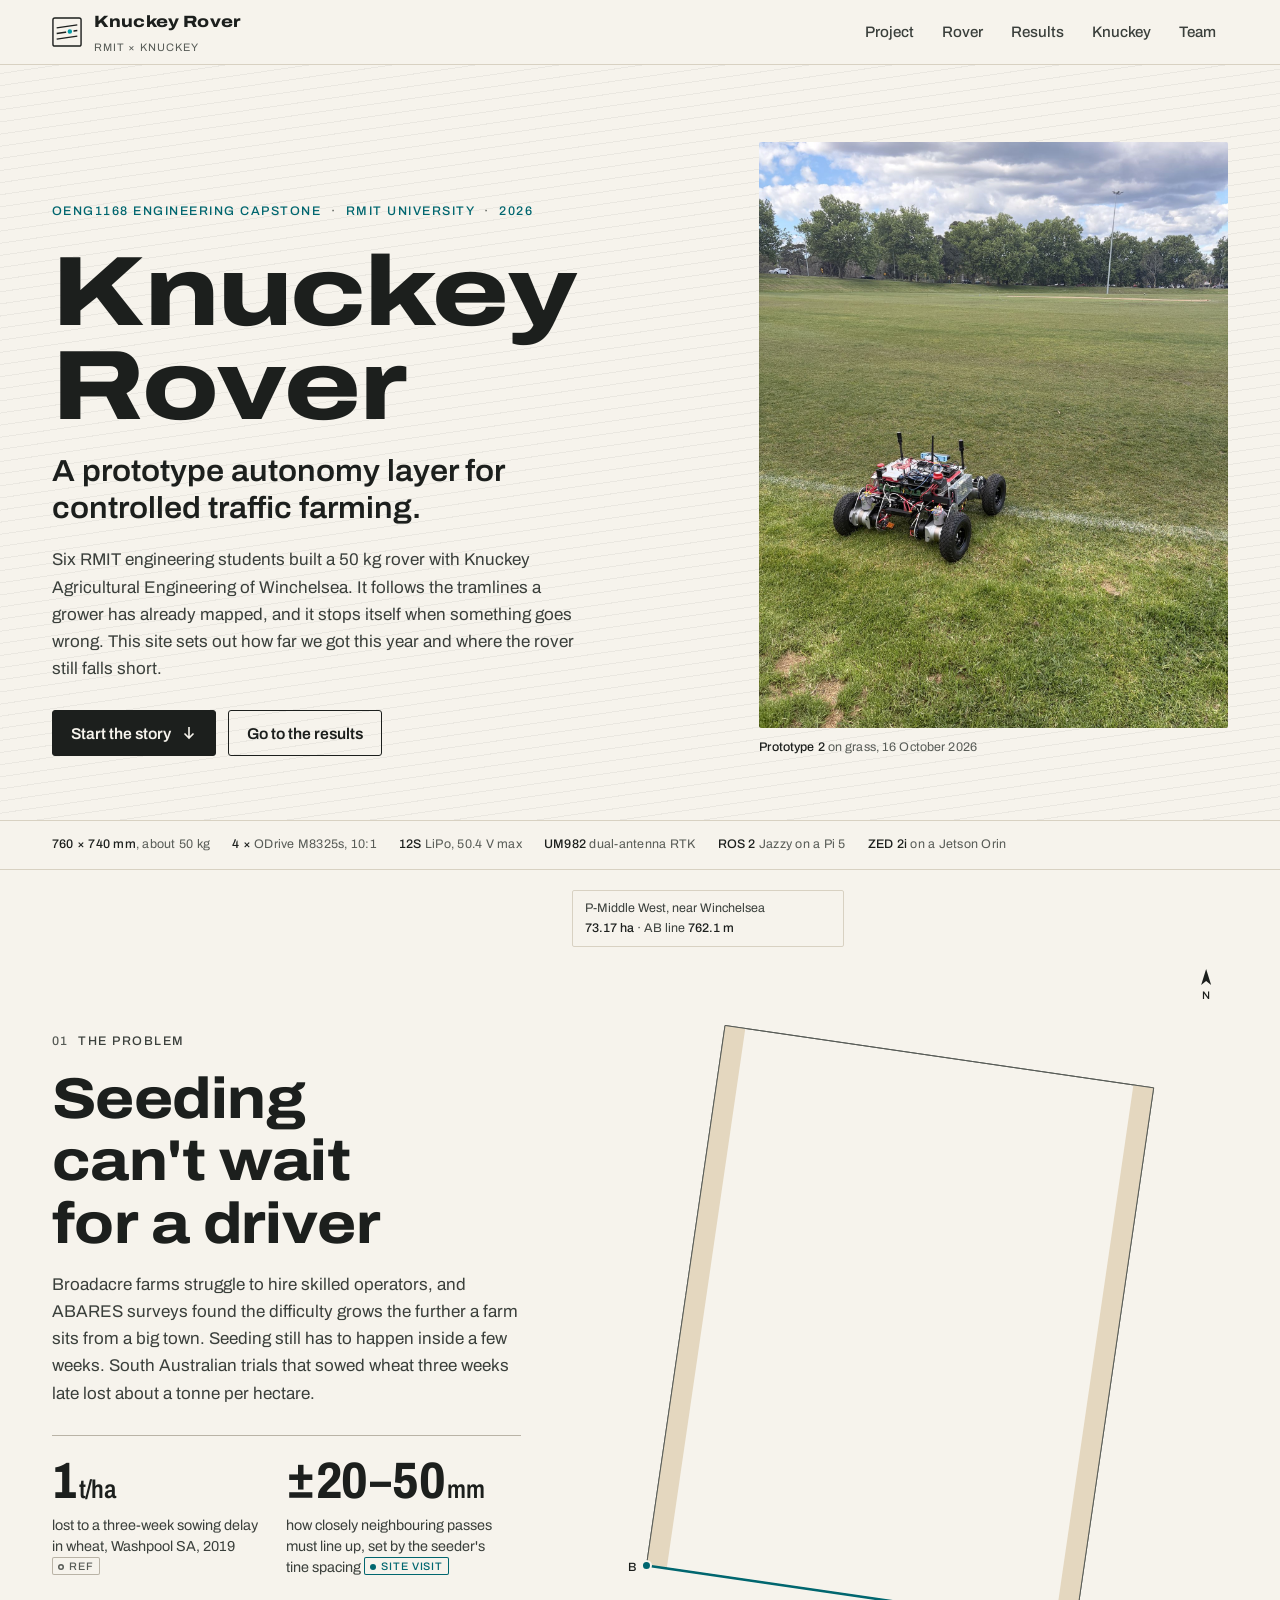
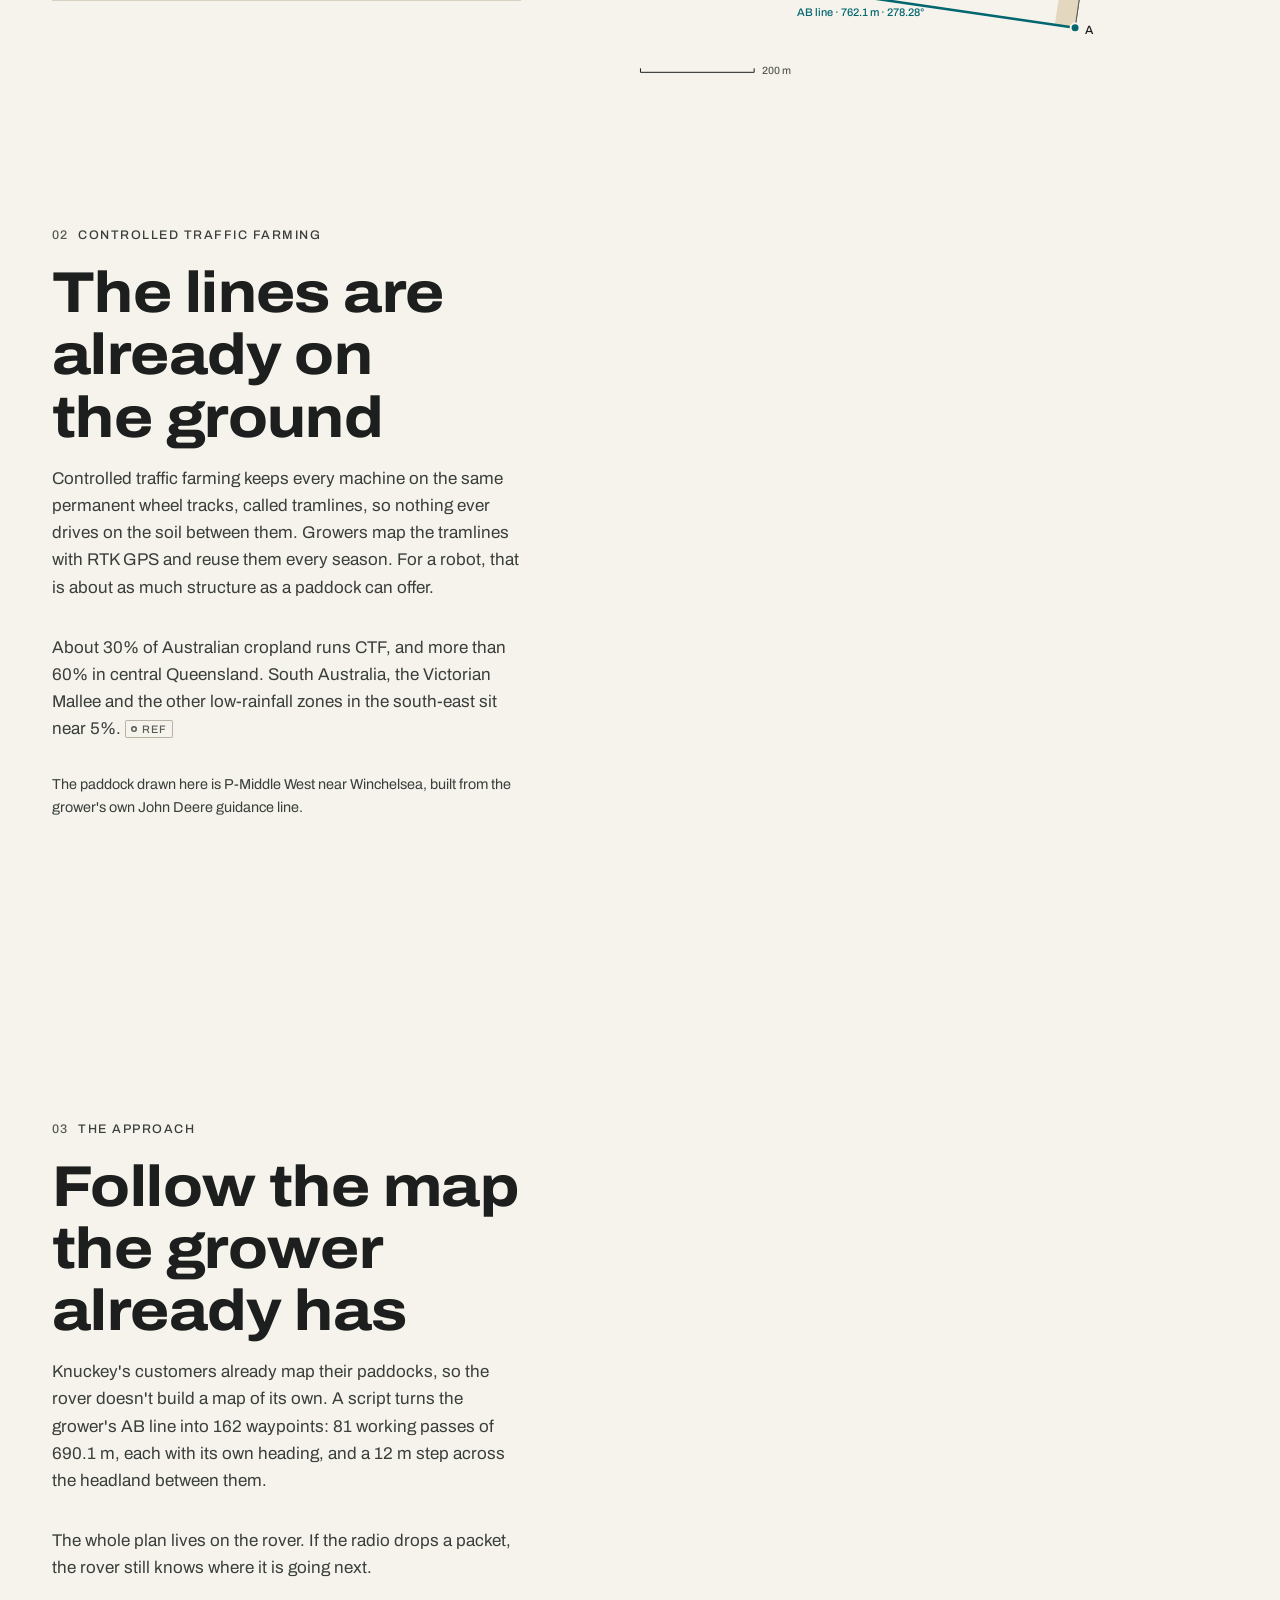
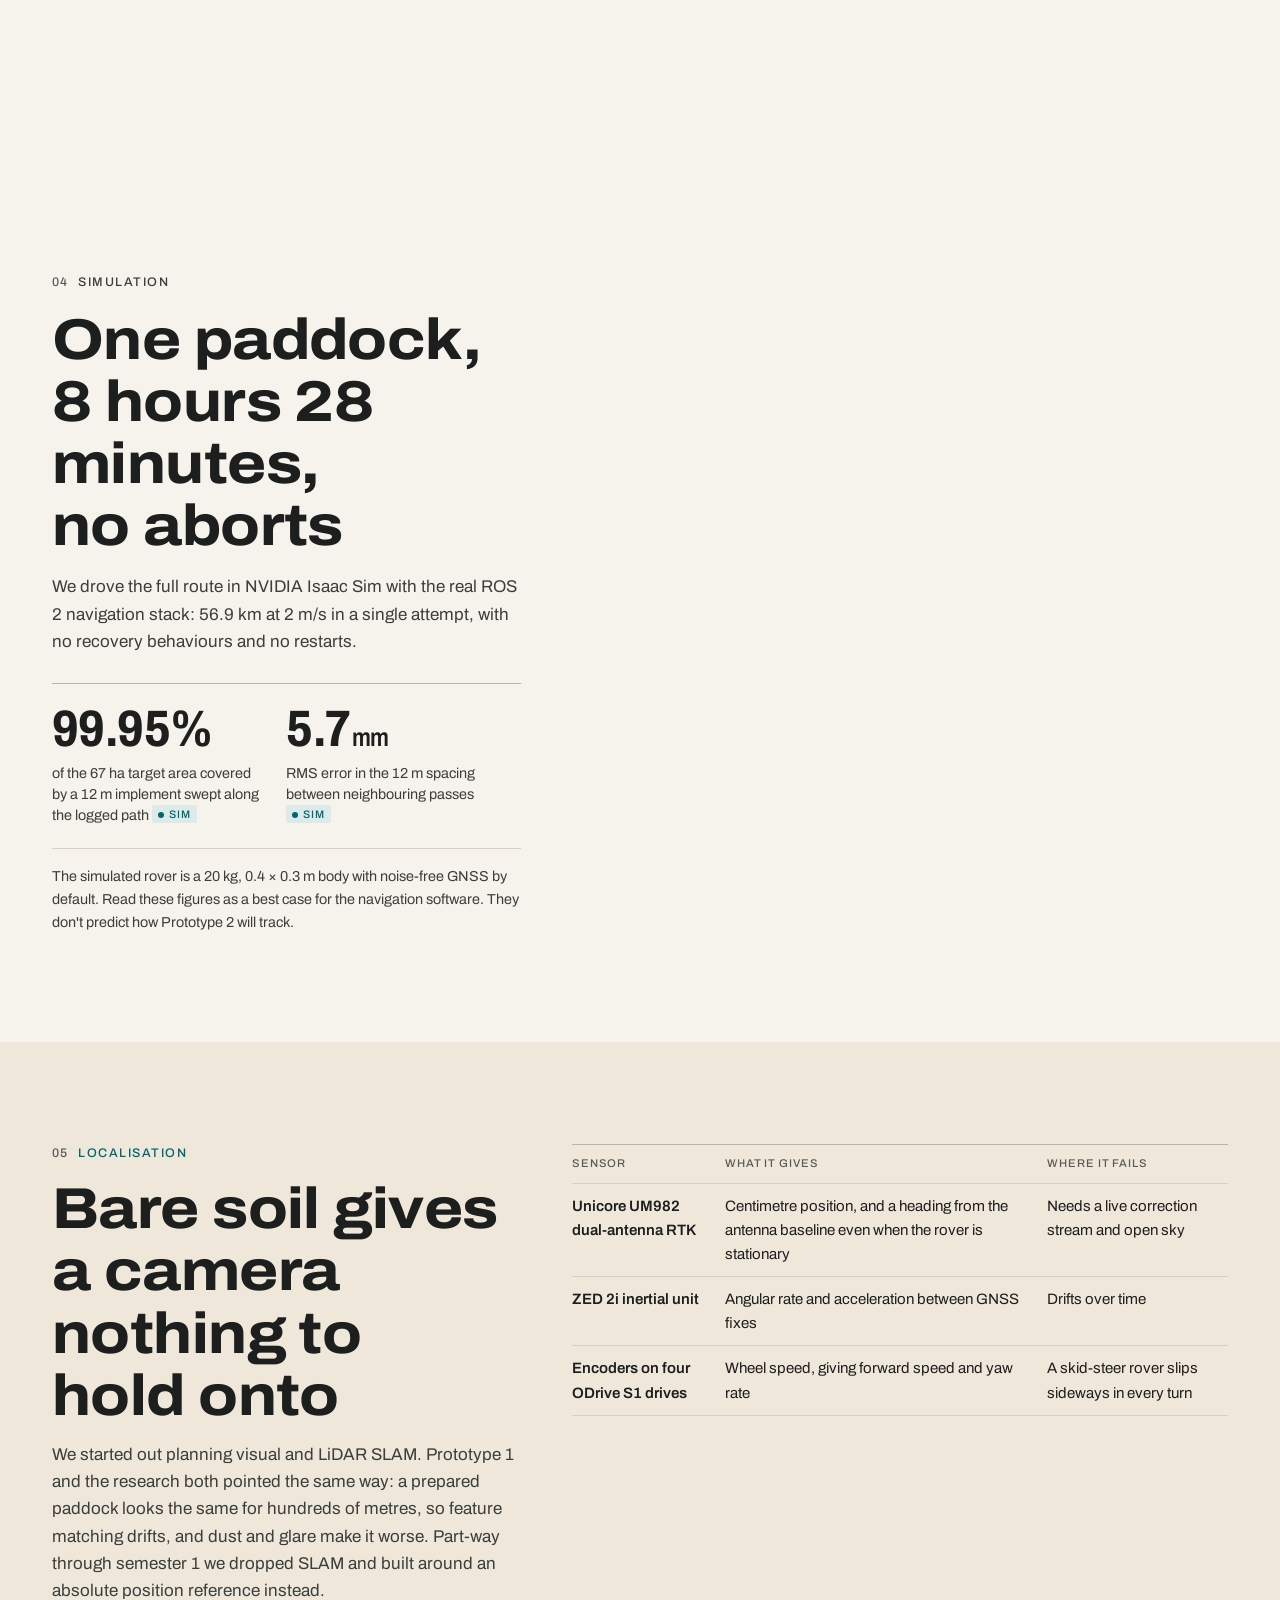
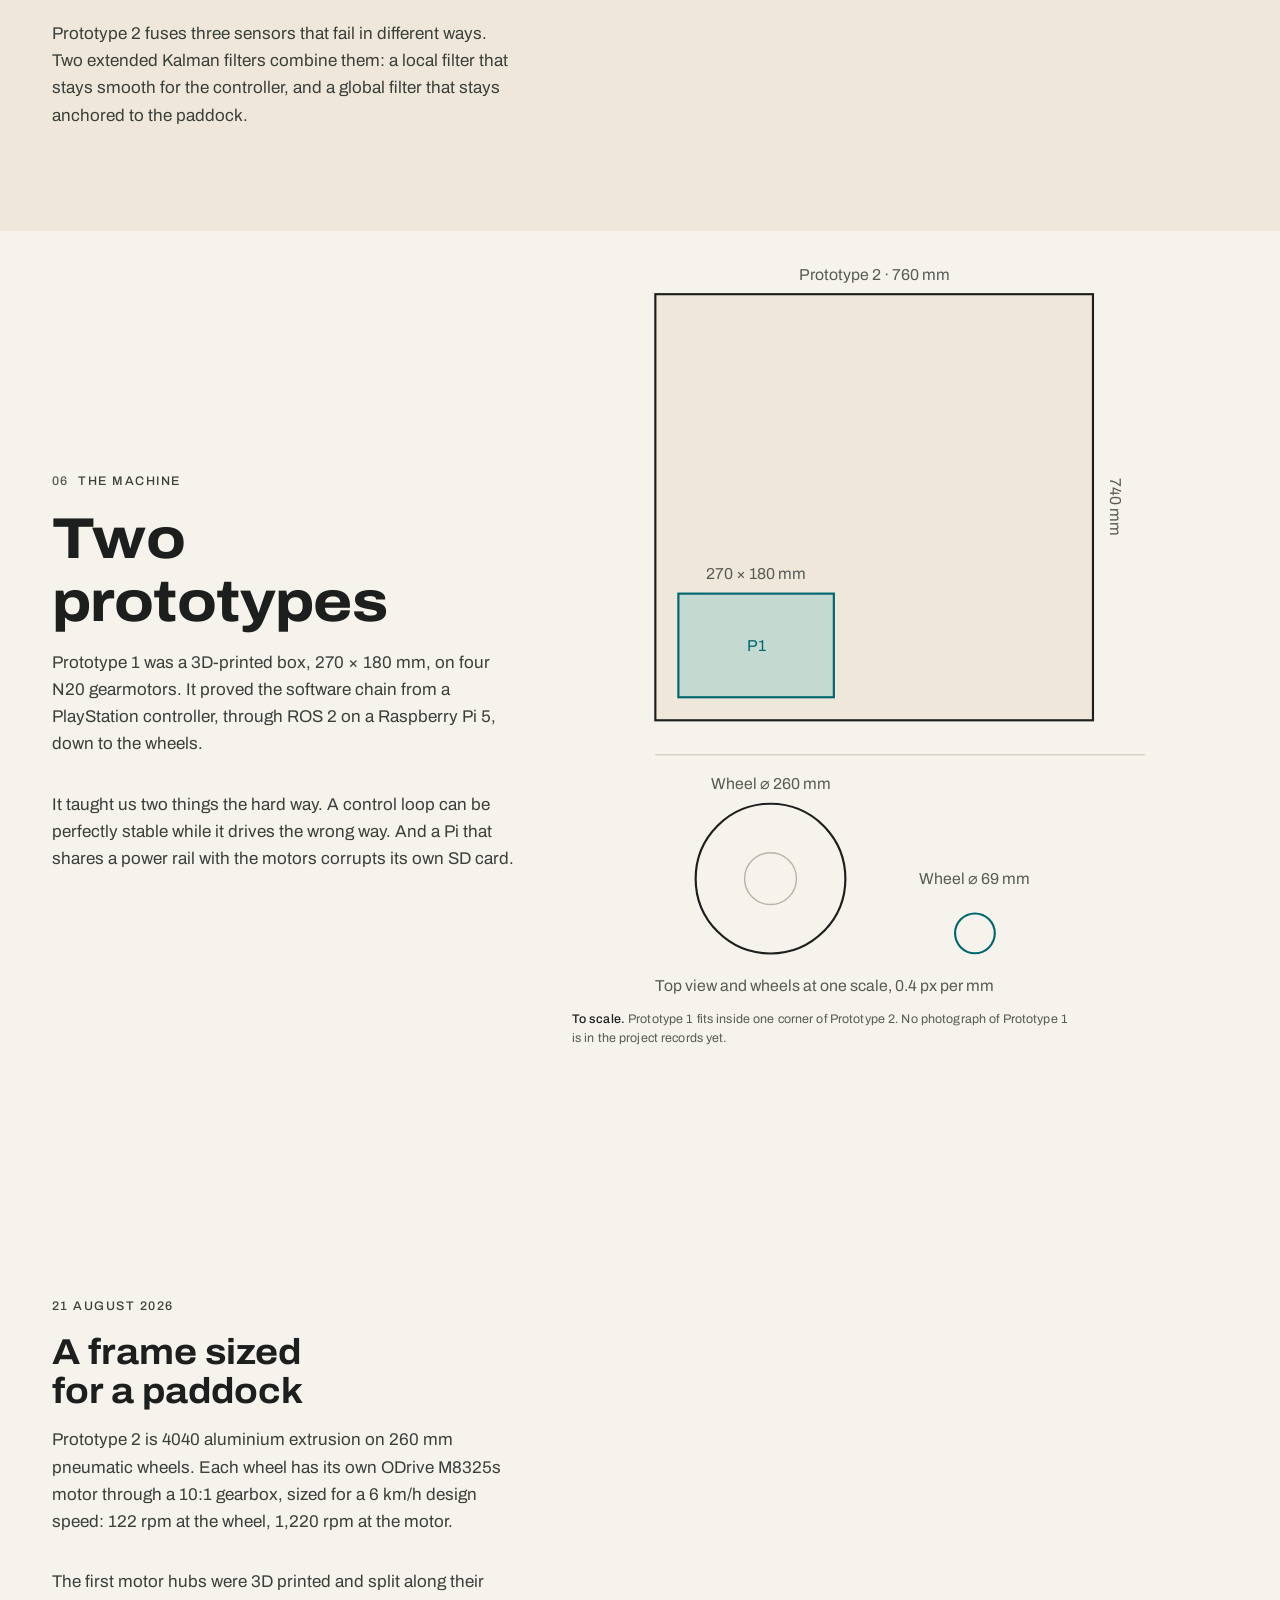
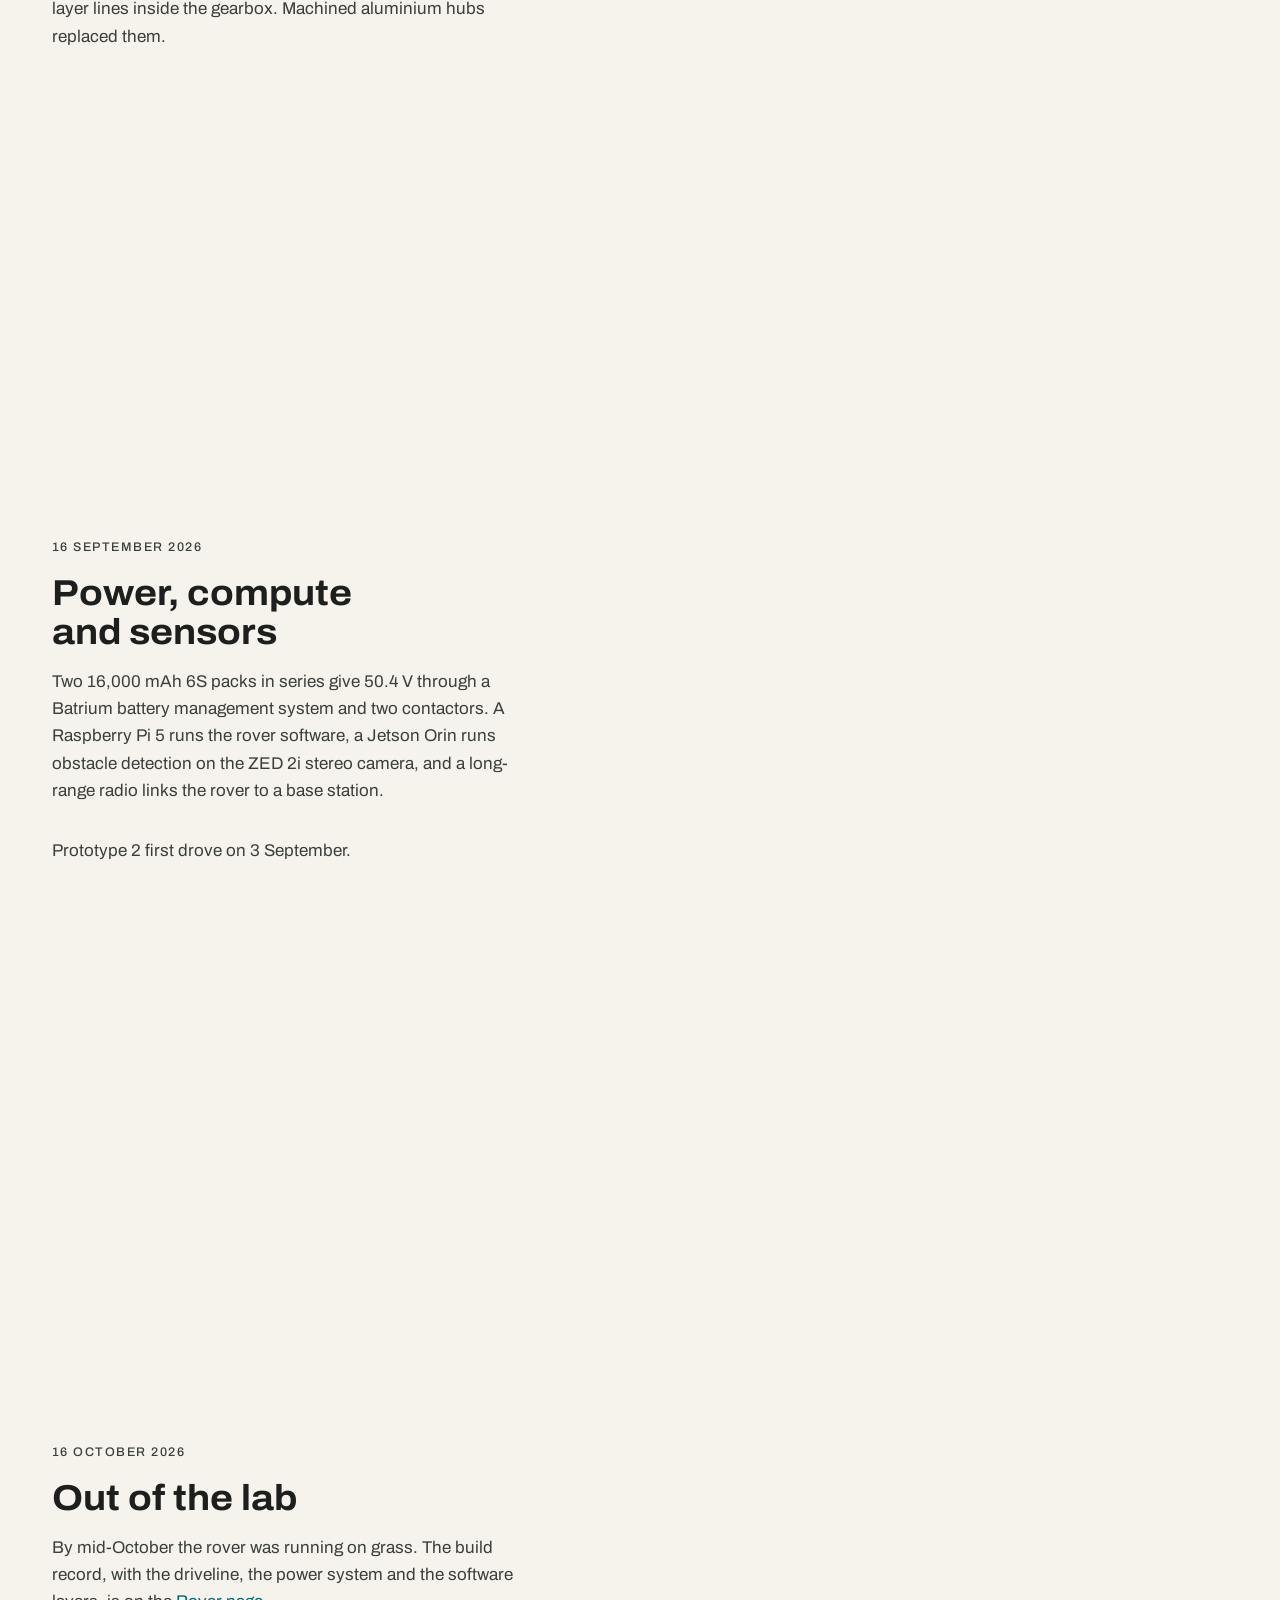
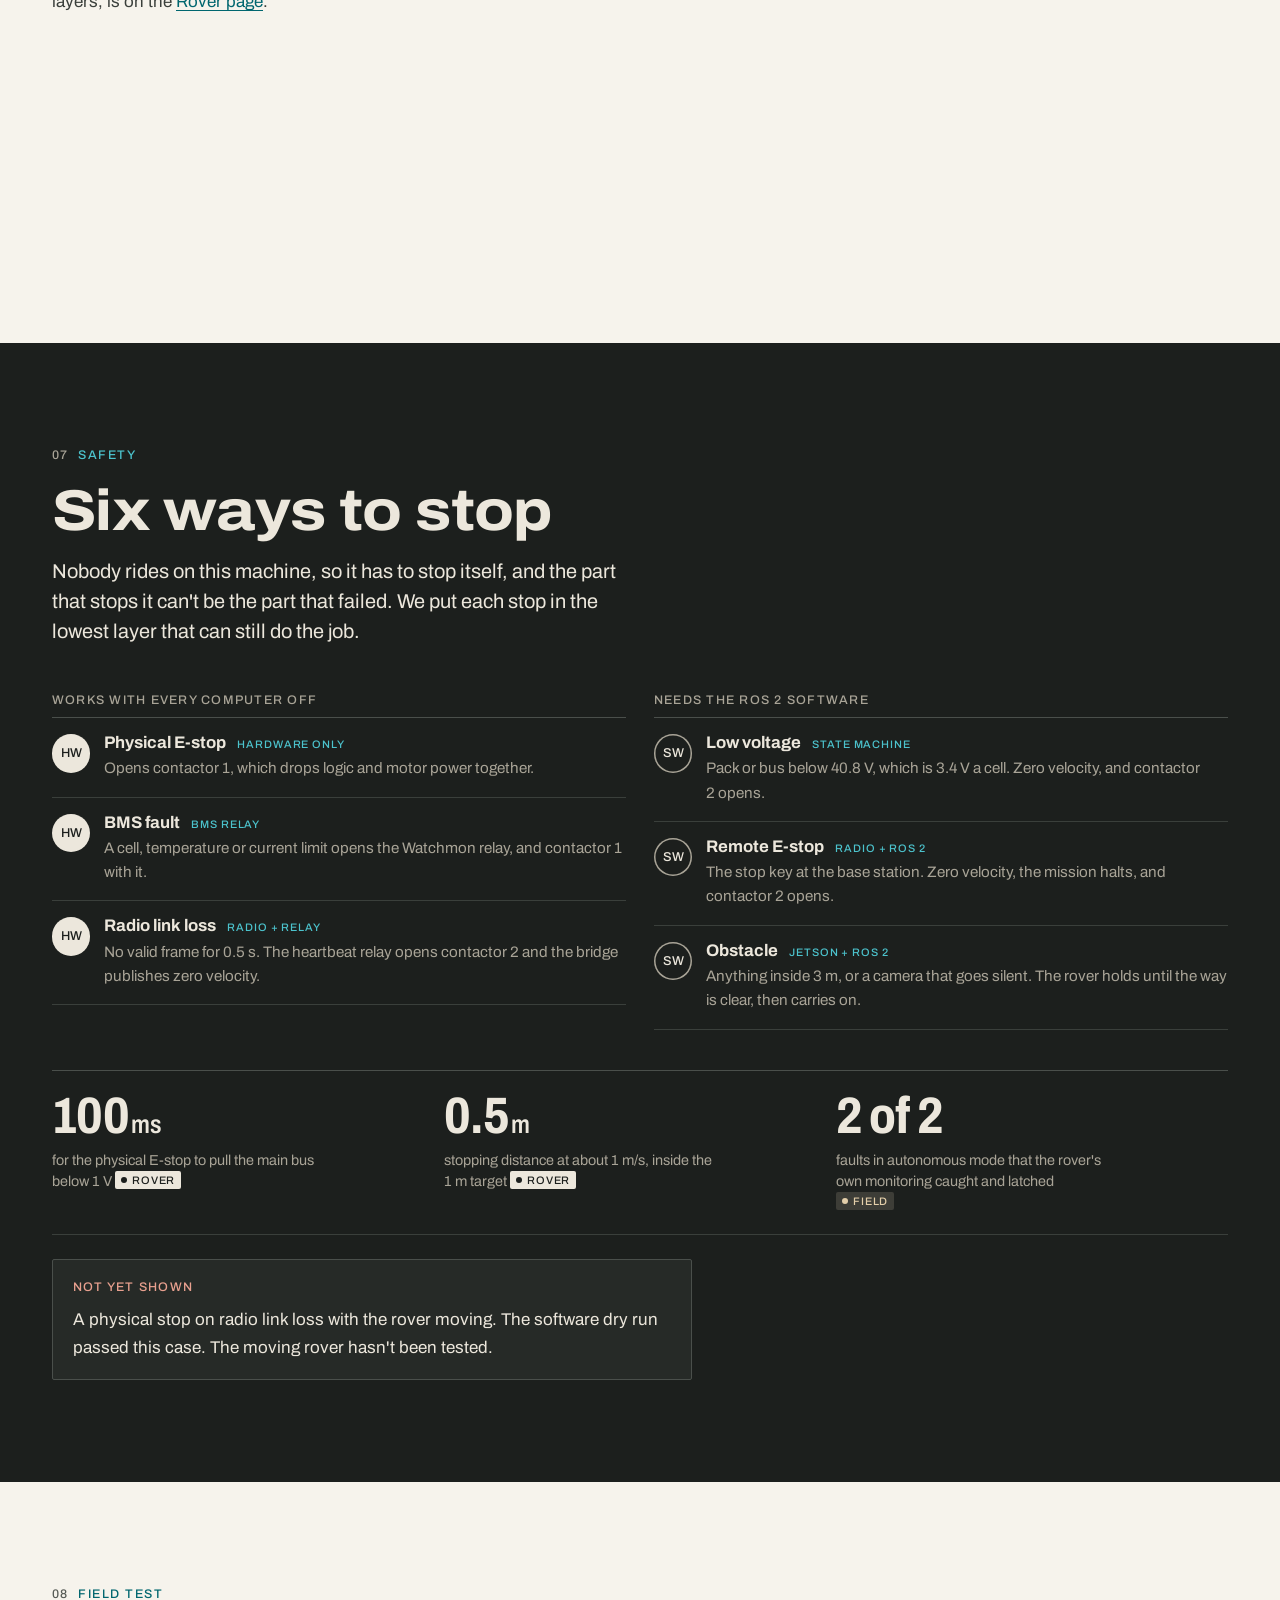
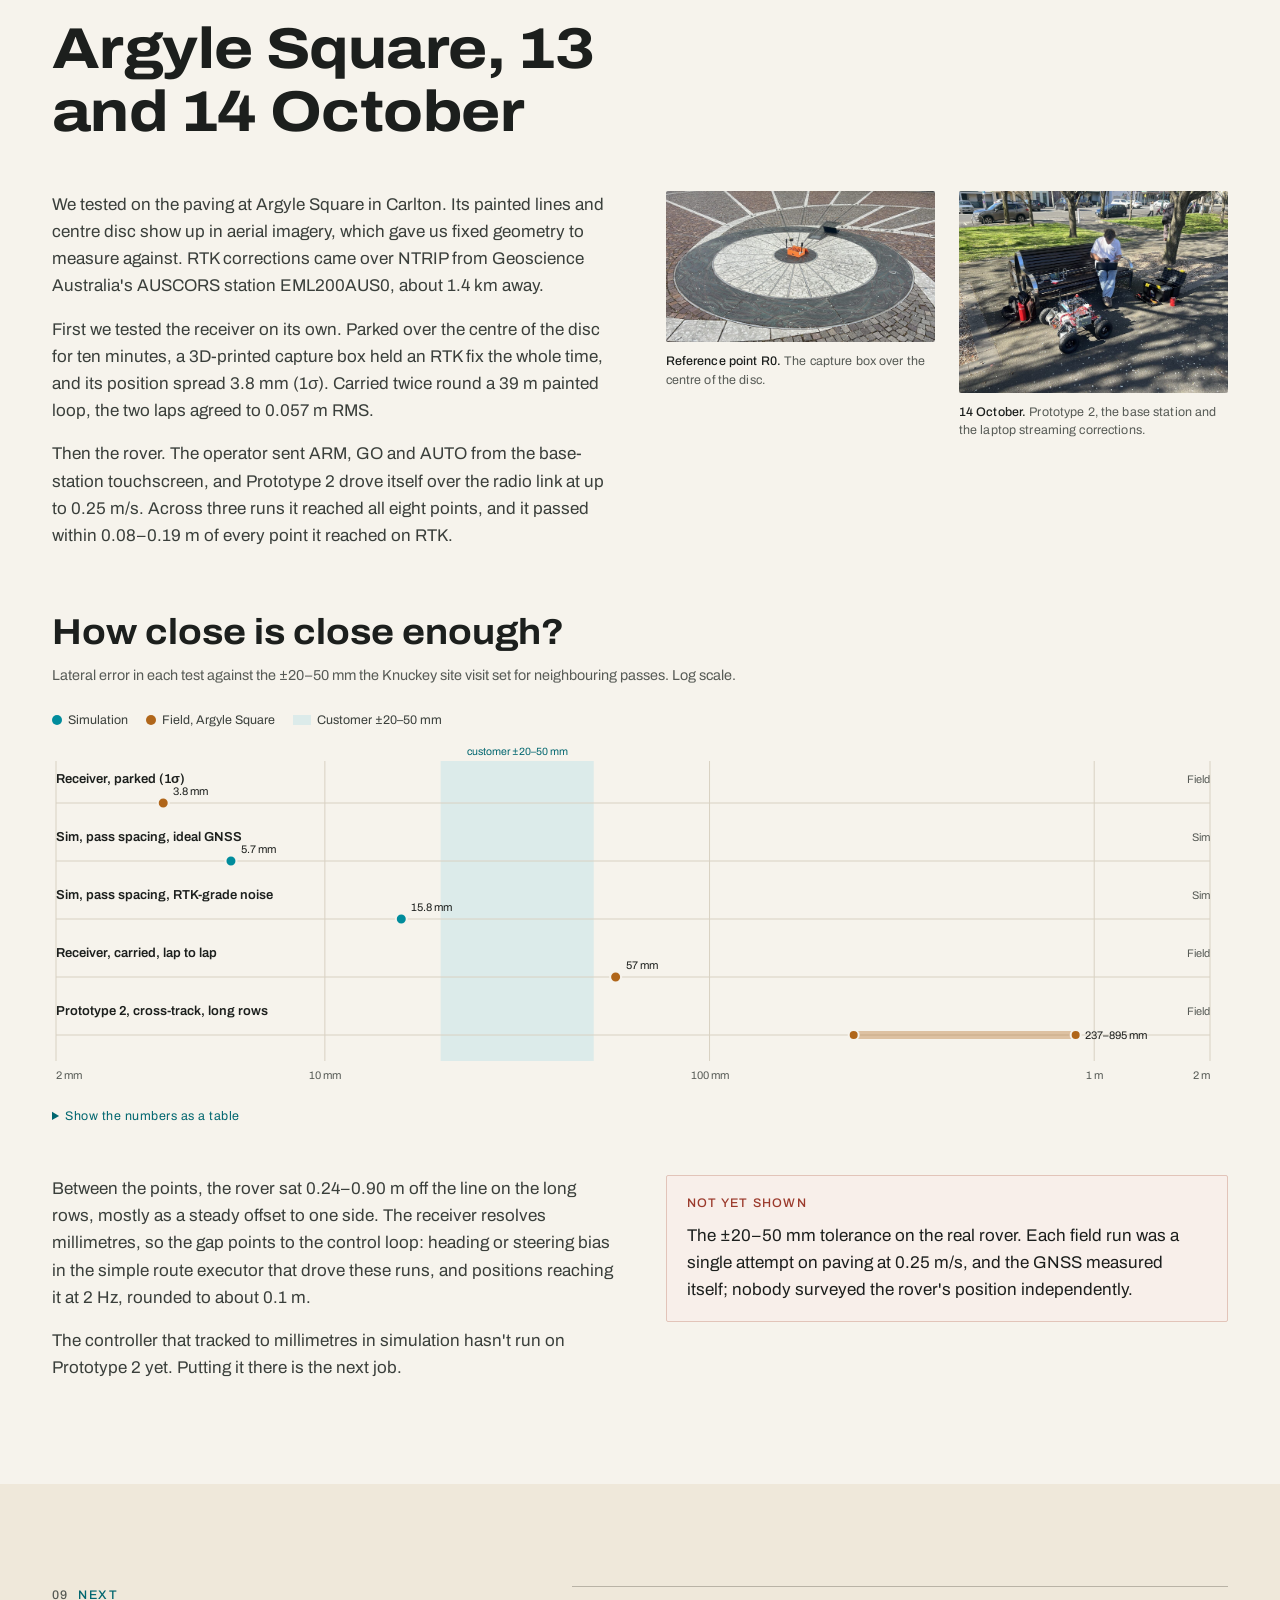
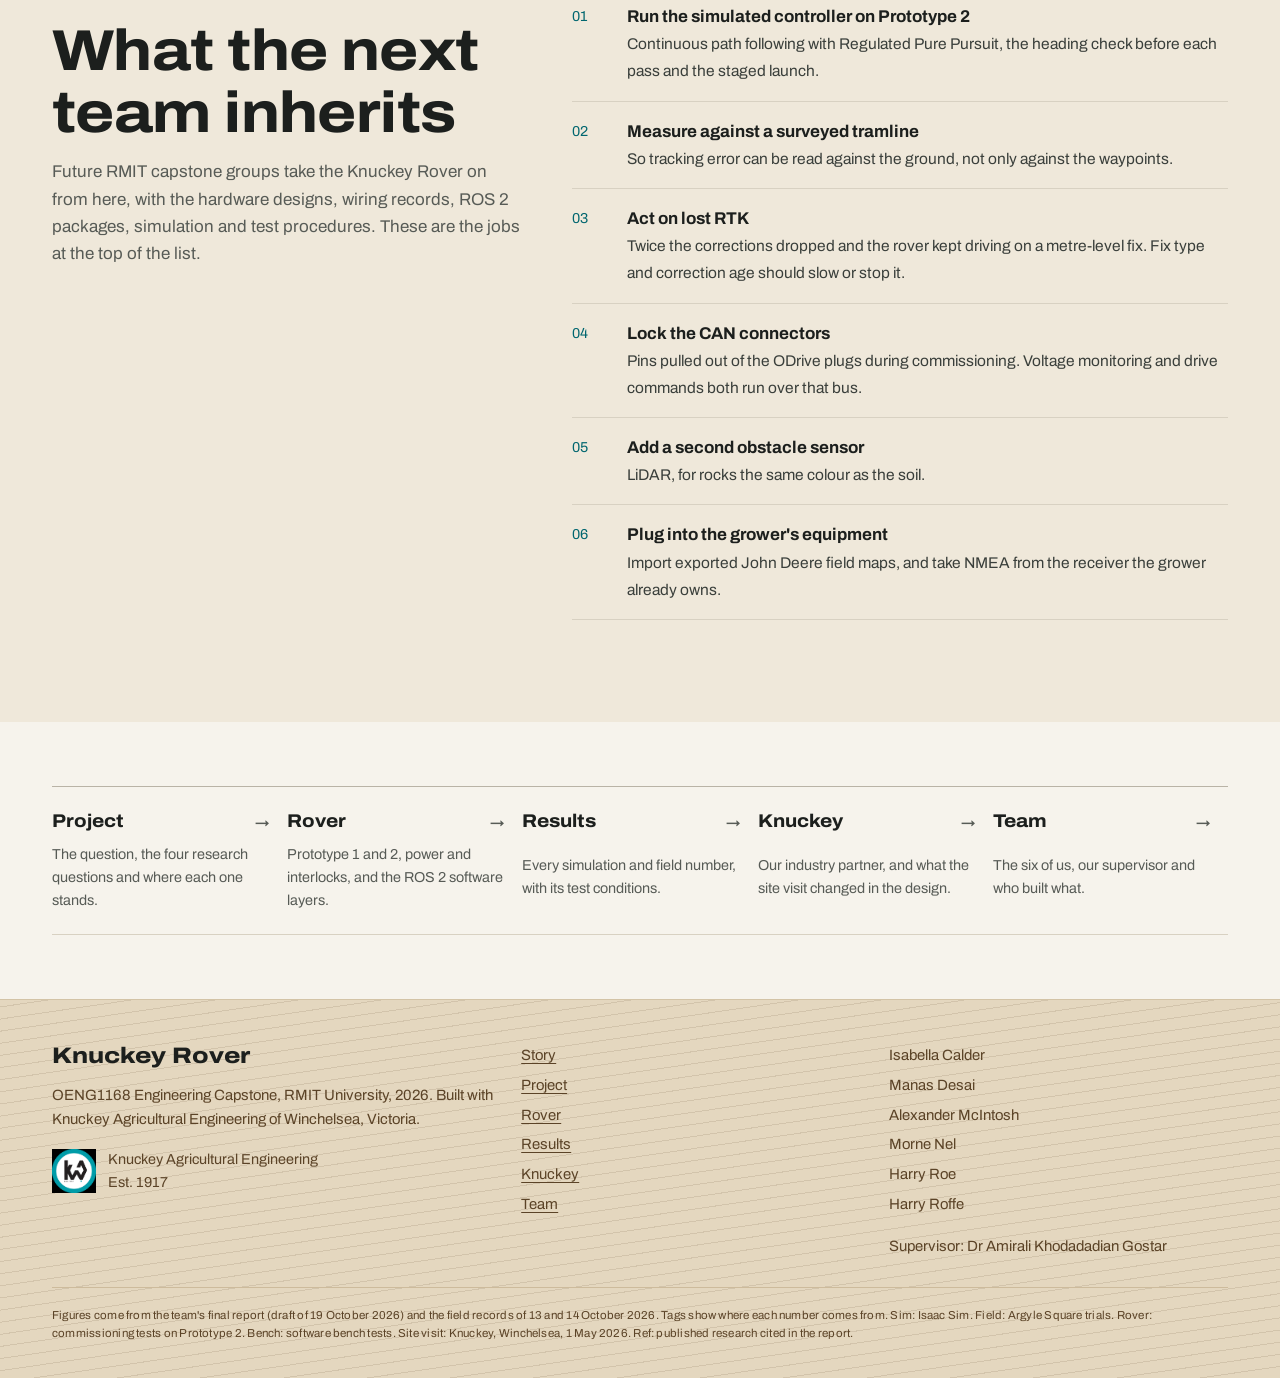
==== index.html @ cd327f5c "Knuckey Rover project website Six static pages for the EnGenius booth: scroll story, project, rover," ====
<!doctype html>
<html lang="en-AU">
<head>
<meta charset="utf-8">
<meta name="viewport" content="width=device-width, initial-scale=1, viewport-fit=cover">
<title>Knuckey Rover</title>
<meta name="claude:viewport-fit-sides" content="cover">
<meta name="description" content="An RMIT engineering capstone with Knuckey Agricultural Engineering: a prototype rover that follows pre-mapped controlled traffic farming tramlines and stops itself when something goes wrong.">
<link rel="preconnect" href="https://fonts.googleapis.com">
<link rel="preconnect" href="https://fonts.gstatic.com" crossorigin>
<link rel="stylesheet" href="https://fonts.googleapis.com/css2?family=Archivo:wdth,wght@62..125,100..900&amp;display=swap">
<link rel="stylesheet" href="assets/css/site.css">
</head>
<body>
<a class="skip" href="#main">Skip to content</a>

<header class="site-header">
  <div class="wrap">
    <a class="brand" href="index.html" aria-label="Knuckey Rover home">
      <svg class="brand-mark" viewBox="0 0 32 32" aria-hidden="true"><rect x="1" y="1" width="30" height="30" rx="2" fill="none" stroke="#1C1F1D" stroke-width="1.5"/><g stroke="#1C1F1D" stroke-width="1.4"><path d="M5 11.6 27 8.4"/><path d="M5 17.6 27 14.4"/><path d="M5 23.6 27 20.4"/></g><circle cx="19" cy="15.5" r="3.2" fill="#009CA8" stroke="#F6F3EC" stroke-width="1.6"/></svg>
      <span><span class="brand-name">Knuckey Rover</span><span class="brand-sub">RMIT × Knuckey</span></span>
    </a>
    <button class="nav-toggle" type="button" aria-expanded="false" aria-controls="site-nav">Menu</button>
    <nav class="nav" id="site-nav" aria-label="Main">
      <a href="project.html">Project</a>
      <a href="rover.html">Rover</a>
      <a href="results.html">Results</a>
      <a href="knuckey.html">Knuckey</a>
      <a href="team.html">Team</a>
    </nav>
  </div>
</header>

<main id="main">

<!-- HERO. When the drone footage arrives it replaces the photo in .hero-photo (landscape crop, muted loop). -->
<section class="hero">
  <div class="wrap">
    <div>
      <p class="eyebrow">OENG1168 Engineering Capstone <span class="n">·</span> RMIT University <span class="n">·</span> 2026</p>
      <h1 class="display mt-2"><span>Knuckey</span><span>Rover</span></h1>
      <p class="tagline">A prototype autonomy layer for controlled traffic farming.</p>
      <p class="intro">Six RMIT engineering students built a 50 kg rover with Knuckey Agricultural Engineering of Winchelsea. It follows the tramlines a grower has already mapped, and it stops itself when something goes wrong. This site sets out how far we got this year and where the rover still falls short.</p>
      <div class="cta-row">
        <a class="btn btn-solid" href="#story">Start the story <svg viewBox="0 0 16 16" aria-hidden="true"><path d="M8 2v11M3.5 8.5 8 13l4.5-4.5" fill="none" stroke="currentColor" stroke-width="1.6"/></svg></a>
        <a class="btn" href="results.html">Go to the results</a>
      </div>
    </div>
    <figure class="hero-photo">
      <img src="assets/img/p2-grass-2026-10-16.jpg" width="1500" height="2000" alt="Prototype 2, a four-wheeled aluminium rover with three antenna masts, sitting on a mown grass oval beside a painted line, with trees and cloudy sky behind." fetchpriority="high">
      <figcaption class="cap"><b>Prototype 2</b> on grass, 16 October 2026</figcaption>
    </figure>
  </div>
  <div class="factline">
    <div class="wrap">
      <ul>
        <li><b>760 × 740 mm</b>, about 50 kg</li>
        <li><b>4 ×</b> ODrive M8325s, 10:1</li>
        <li><b>12S</b> LiPo, 50.4 V max</li>
        <li><b>UM982</b> dual-antenna RTK</li>
        <li><b>ROS 2</b> Jazzy on a Pi 5</li>
        <li><b>ZED 2i</b> on a Jetson Orin</li>
      </ul>
    </div>
  </div>
</section>

<!-- CHAPTERS 01–04: the paddock -->
<section id="story" class="wrap" data-scrolly aria-label="The paddock">
  <div class="scrolly">
    <div class="scrolly-stage" aria-hidden="true">
      <div class="paddock" data-paddock>
        <div class="hud">P-Middle West, near Winchelsea<br><b>73.17 ha</b> · AB line <b>762.1 m</b></div>
        <div class="paddock-canvas"><canvas></canvas></div>
      </div>
    </div>
    <div class="scrolly-steps">
      <article class="step">
        <div class="step-card">
          <p class="eyebrow"><span class="n">01</span> The problem</p>
          <h2 class="h-section">Seeding can't wait for a driver</h2>
          <p>Broadacre farms struggle to hire skilled operators, and ABARES surveys found the difficulty grows the further a farm sits from a big town. Seeding still has to happen inside a few weeks. South Australian trials that sowed wheat three weeks late lost about a tonne per hectare.</p>
          <div class="stats mt-1">
            <div class="stat"><span class="stat-v">1<small>t/ha</small></span><span class="stat-l">lost to a three-week sowing delay in wheat, Washpool SA, 2019 <span class="src src-ref">Ref</span></span></div>
            <div class="stat"><span class="stat-v">±20–50<small>mm</small></span><span class="stat-l">how closely neighbouring passes must line up, set by the seeder's tine spacing <span class="src src-site">Site visit</span></span></div>
          </div>
        </div>
      </article>
      <article class="step">
        <div class="step-card">
          <p class="eyebrow"><span class="n">02</span> Controlled traffic farming</p>
          <h2 class="h-section">The lines are already on the ground</h2>
          <p>Controlled traffic farming keeps every machine on the same permanent wheel tracks, called tramlines, so nothing ever drives on the soil between them. Growers map the tramlines with RTK GPS and reuse them every season. For a robot, that is about as much structure as a paddock can offer.</p>
          <p>About 30% of Australian cropland runs CTF, and more than 60% in central Queensland. South Australia, the Victorian Mallee and the other low-rainfall zones in the south-east sit near 5%. <span class="src src-ref">Ref</span></p>
          <p class="small muted">The paddock drawn here is P-Middle West near Winchelsea, built from the grower's own John Deere guidance line.</p>
        </div>
      </article>
      <article class="step">
        <div class="step-card">
          <p class="eyebrow"><span class="n">03</span> The approach</p>
          <h2 class="h-section">Follow the map the grower already has</h2>
          <p>Knuckey's customers already map their paddocks, so the rover doesn't build a map of its own. A script turns the grower's AB line into 162 waypoints: 81 working passes of 690.1 m, each with its own heading, and a 12 m step across the headland between them.</p>
          <p>The whole plan lives on the rover. If the radio drops a packet, the rover still knows where it is going next.</p>
        </div>
      </article>
      <article class="step">
        <div class="step-card">
          <p class="eyebrow"><span class="n">04</span> Simulation</p>
          <h2 class="h-section">One paddock, 8 hours 28 minutes, no aborts</h2>
          <p>We drove the full route in NVIDIA Isaac Sim with the real ROS 2 navigation stack: 56.9 km at 2 m/s in a single attempt, with no recovery behaviours and no restarts.</p>
          <div class="stats mt-1">
            <div class="stat"><span class="stat-v">99.95%</span><span class="stat-l">of the 67 ha target area covered by a 12 m implement swept along the logged path <span class="src src-sim">Sim</span></span></div>
            <div class="stat"><span class="stat-v">5.7<small>mm</small></span><span class="stat-l">RMS error in the 12 m spacing between neighbouring passes <span class="src src-sim">Sim</span></span></div>
          </div>
          <p class="small muted">The simulated rover is a 20 kg, 0.4 × 0.3 m body with noise-free GNSS by default. Read these figures as a best case for the navigation software. They don't predict how Prototype 2 will track.</p>
        </div>
      </article>
    </div>
  </div>
</section>

<!-- CHAPTER 05: localisation -->
<section class="band band-paper2" aria-labelledby="ch5">
  <div class="wrap cols-2-wide">
    <div class="chapter">
      <p class="eyebrow"><span class="n">05</span> Localisation</p>
      <h2 id="ch5">Bare soil gives a camera nothing to hold onto</h2>
      <div class="prose stack">
        <p>We started out planning visual and LiDAR SLAM. Prototype 1 and the research both pointed the same way: a prepared paddock looks the same for hundreds of metres, so feature matching drifts, and dust and glare make it worse. Part-way through semester 1 we dropped SLAM and built around an absolute position reference instead.</p>
        <p>Prototype 2 fuses three sensors that fail in different ways. Two extended Kalman filters combine them: a local filter that stays smooth for the controller, and a global filter that stays anchored to the paddock.</p>
      </div>
    </div>
    <div class="table-wrap">
      <table class="data">
        <thead><tr><th scope="col">Sensor</th><th scope="col">What it gives</th><th scope="col">Where it fails</th></tr></thead>
        <tbody>
          <tr><th scope="row">Unicore UM982 dual-antenna RTK</th><td>Centimetre position, and a heading from the antenna baseline even when the rover is stationary</td><td>Needs a live correction stream and open sky</td></tr>
          <tr><th scope="row">ZED 2i inertial unit</th><td>Angular rate and acceleration between GNSS fixes</td><td>Drifts over time</td></tr>
          <tr><th scope="row">Encoders on four ODrive S1 drives</th><td>Wheel speed, giving forward speed and yaw rate</td><td>A skid-steer rover slips sideways in every turn</td></tr>
        </tbody>
      </table>
    </div>
  </div>
</section>

<!-- CHAPTER 06: the machine -->
<section class="wrap" data-scrolly aria-label="The machine">
  <div class="scrolly">
    <div class="scrolly-stage">
      <div class="photo-stage">
        <figure class="shot on" data-shot="p1" aria-hidden="false">
          <svg viewBox="0 0 420 520" role="img" aria-label="Top view drawn to scale: Prototype 2's 760 by 740 millimetre frame with Prototype 1's 270 by 180 millimetre body inside one corner, and below them a 260 millimetre wheel beside a 69 millimetre wheel.">
            <g font-family="Archivo, Helvetica Neue, Arial, sans-serif" font-size="11" fill="#575B56">
              <rect x="40" y="30" width="304" height="296" fill="#EFE8DA" stroke="#1C1F1D" stroke-width="1.5"/>
              <text x="192" y="20" text-anchor="middle">Prototype 2 · 760 mm</text>
              <text x="356" y="178" transform="rotate(90 356 178)" text-anchor="middle">740 mm</text>
              <rect x="56" y="238" width="108" height="72" fill="#009CA8" fill-opacity="0.18" stroke="#00666F" stroke-width="1.5"/>
              <text x="110" y="278" text-anchor="middle" fill="#00666F">P1</text>
              <text x="110" y="228" text-anchor="middle">270 × 180 mm</text>
              <line x1="40" x2="380" y1="350" y2="350" stroke="#D8D1C2"/>
              <text x="120" y="374" text-anchor="middle">Wheel ⌀ 260 mm</text>
              <circle cx="120" cy="436" r="52" fill="none" stroke="#1C1F1D" stroke-width="1.5"/>
              <circle cx="120" cy="436" r="18" fill="none" stroke="#B9B3A6"/>
              <text x="262" y="440" text-anchor="middle">Wheel ⌀ 69 mm</text>
              <circle cx="262" cy="474" r="13.8" fill="none" stroke="#00666F" stroke-width="1.5"/>
              <text x="40" y="514">Top view and wheels at one scale, 0.4 px per mm</text>
            </g>
          </svg>
          <figcaption class="cap"><b>To scale.</b> Prototype 1 fits inside one corner of Prototype 2. No photograph of Prototype 1 is in the project records yet.</figcaption>
        </figure>
        <figure class="shot" data-shot="chassis" aria-hidden="true">
          <img src="assets/img/p2-chassis-2026-08-21.jpg" width="1200" height="1600" loading="lazy" alt="The bare Prototype 2 chassis on a workbench: aluminium extrusion frame, four pneumatic wheels, motor and gearbox units at each wheel, and a perforated top plate.">
          <figcaption class="cap"><b>21 August 2026.</b> Frame, wheels and driveline before the electronics went in.</figcaption>
        </figure>
        <figure class="shot" data-shot="sensors" aria-hidden="true">
          <img src="assets/img/p2-sensors-2026-09-16.jpg" width="1200" height="1600" loading="lazy" alt="Prototype 2 on the lab floor with its electronics fitted: two GNSS antenna masts, a stereo camera on top, red emergency-stop buttons and bundles of red and black wiring.">
          <figcaption class="cap"><b>16 September 2026.</b> Antennas, stereo camera, E-stops and wiring fitted.</figcaption>
        </figure>
        <figure class="shot" data-shot="grass" aria-hidden="true">
          <video muted loop playsinline preload="none" poster="assets/video/p2-grass-2026-10-16-poster.jpg" aria-label="Prototype 2 driving across a grass slope with a team member walking beside it.">
            <source src="assets/video/p2-grass-2026-10-16.mp4" type="video/mp4">
          </video>
          <figcaption class="cap"><b>16 October 2026.</b> Prototype 2 on grass.</figcaption>
        </figure>
      </div>
    </div>
    <div class="scrolly-steps">
      <article class="step" data-shot="p1">
        <div class="step-card">
          <p class="eyebrow"><span class="n">06</span> The machine</p>
          <h2 class="h-section">Two prototypes</h2>
          <p>Prototype 1 was a 3D-printed box, 270 × 180 mm, on four N20 gearmotors. It proved the software chain from a PlayStation controller, through ROS 2 on a Raspberry Pi 5, down to the wheels.</p>
          <p>It taught us two things the hard way. A control loop can be perfectly stable while it drives the wrong way. And a Pi that shares a power rail with the motors corrupts its own SD card.</p>
        </div>
      </article>
      <article class="step" data-shot="chassis">
        <div class="step-card">
          <p class="eyebrow">21 August 2026</p>
          <h3 class="h-sub">A frame sized for a paddock</h3>
          <p>Prototype 2 is 4040 aluminium extrusion on 260 mm pneumatic wheels. Each wheel has its own ODrive M8325s motor through a 10:1 gearbox, sized for a 6 km/h design speed: 122 rpm at the wheel, 1,220 rpm at the motor.</p>
          <p>The first motor hubs were 3D printed and split along their layer lines inside the gearbox. Machined aluminium hubs replaced them.</p>
        </div>
      </article>
      <article class="step" data-shot="sensors">
        <div class="step-card">
          <p class="eyebrow">16 September 2026</p>
          <h3 class="h-sub">Power, compute and sensors</h3>
          <p>Two 16,000 mAh 6S packs in series give 50.4 V through a Batrium battery management system and two contactors. A Raspberry Pi 5 runs the rover software, a Jetson Orin runs obstacle detection on the ZED 2i stereo camera, and a long-range radio links the rover to a base station.</p>
          <p>Prototype 2 first drove on 3 September.</p>
        </div>
      </article>
      <article class="step" data-shot="grass">
        <div class="step-card">
          <p class="eyebrow">16 October 2026</p>
          <h3 class="h-sub">Out of the lab</h3>
          <p>By mid-October the rover was running on grass. The build record, with the driveline, the power system and the software layers, is on the <a href="rover.html">Rover page</a>.</p>
        </div>
      </article>
    </div>
  </div>
</section>

<!-- CHAPTER 07: safety -->
<section class="band band-night" aria-labelledby="ch7">
  <div class="wrap">
    <div class="section-head">
      <p class="eyebrow"><span class="n">07</span> Safety</p>
      <h2 id="ch7" class="h-section">Six ways to stop</h2>
      <p class="lede">Nobody rides on this machine, so it has to stop itself, and the part that stops it can't be the part that failed. We put each stop in the lowest layer that can still do the job.</p>
    </div>
    <div class="layers">
      <div class="layer-group">
        <h3>Works with every computer off</h3>
        <div class="layer layer-hw"><span class="layer-i" aria-hidden="true">HW</span><h4>Physical E-stop <span class="dep">Hardware only</span></h4><p>Opens contactor 1, which drops logic and motor power together.</p></div>
        <div class="layer layer-hw"><span class="layer-i" aria-hidden="true">HW</span><h4>BMS fault <span class="dep">BMS relay</span></h4><p>A cell, temperature or current limit opens the Watchmon relay, and contactor 1 with it.</p></div>
        <div class="layer layer-hw"><span class="layer-i" aria-hidden="true">HW</span><h4>Radio link loss <span class="dep">Radio + relay</span></h4><p>No valid frame for 0.5 s. The heartbeat relay opens contactor 2 and the bridge publishes zero velocity.</p></div>
      </div>
      <div class="layer-group">
        <h3>Needs the ROS 2 software</h3>
        <div class="layer layer-sw"><span class="layer-i" aria-hidden="true">SW</span><h4>Low voltage <span class="dep">State machine</span></h4><p>Pack or bus below 40.8 V, which is 3.4 V a cell. Zero velocity, and contactor 2 opens.</p></div>
        <div class="layer layer-sw"><span class="layer-i" aria-hidden="true">SW</span><h4>Remote E-stop <span class="dep">Radio + ROS 2</span></h4><p>The stop key at the base station. Zero velocity, the mission halts, and contactor 2 opens.</p></div>
        <div class="layer layer-sw"><span class="layer-i" aria-hidden="true">SW</span><h4>Obstacle <span class="dep">Jetson + ROS 2</span></h4><p>Anything inside 3 m, or a camera that goes silent. The rover holds until the way is clear, then carries on.</p></div>
      </div>
    </div>
    <div class="stats mt-3">
      <div class="stat"><span class="stat-v">100<small>ms</small></span><span class="stat-l">for the physical E-stop to pull the main bus below 1 V <span class="src src-rover">Rover</span></span></div>
      <div class="stat"><span class="stat-v">0.5<small>m</small></span><span class="stat-l">stopping distance at about 1 m/s, inside the 1 m target <span class="src src-rover">Rover</span></span></div>
      <div class="stat"><span class="stat-v">2 of 2</span><span class="stat-l">faults in autonomous mode that the rover's own monitoring caught and latched <span class="src src-field">Field</span></span></div>
    </div>
    <div class="note mt-2">
      <span class="note-label">Not yet shown</span>
      <p>A physical stop on radio link loss with the rover moving. The software dry run passed this case. The moving rover hasn't been tested.</p>
    </div>
  </div>
</section>

<!-- CHAPTER 08: field -->
<section class="band" aria-labelledby="ch8">
  <div class="wrap">
    <div class="section-head">
      <p class="eyebrow"><span class="n">08</span> Field test</p>
      <h2 id="ch8" class="h-section">Argyle Square, 13 and 14 October</h2>
    </div>
    <div class="cols-2">
      <div class="prose stack">
        <p>We tested on the paving at Argyle Square in Carlton. Its painted lines and centre disc show up in aerial imagery, which gave us fixed geometry to measure against. RTK corrections came over NTRIP from Geoscience Australia's AUSCORS station EML200AUS0, about 1.4 km away.</p>
        <p>First we tested the receiver on its own. Parked over the centre of the disc for ten minutes, a 3D-printed capture box held an RTK fix the whole time, and its position spread 3.8 mm (1σ). Carried twice round a 39 m painted loop, the two laps agreed to 0.057 m RMS.</p>
        <p>Then the rover. The operator sent ARM, GO and AUTO from the base-station touchscreen, and Prototype 2 drove itself over the radio link at up to 0.25 m/s. Across three runs it reached all eight points, and it passed within 0.08–0.19 m of every point it reached on RTK.</p>
      </div>
      <div class="grid-auto">
        <figure class="fig">
          <img src="assets/img/capture-box-r0.jpg" width="1400" height="788" loading="lazy" alt="An orange 3D-printed box with two antennas sitting on the dark centre dot of a large painted disc in a paved square.">
          <figcaption class="cap"><b>Reference point R0.</b> The capture box over the centre of the disc.</figcaption>
        </figure>
        <figure class="fig">
          <img src="assets/img/field-setup-2026-10-14.jpg" width="1400" height="1050" loading="lazy" alt="A team member on a park bench with a laptop and the base station, Prototype 2 parked on the path in front, with toolboxes and a fire extinguisher beside the bench.">
          <figcaption class="cap"><b>14 October.</b> Prototype 2, the base station and the laptop streaming corrections.</figcaption>
        </figure>
      </div>
    </div>

    <div class="mt-4">
      <h3 class="h-sub">How close is close enough?</h3>
      <p class="muted small mt-1">Lateral error in each test against the ±20–50 mm the Knuckey site visit set for neighbouring passes. Log scale.</p>
      <div class="legend mt-2" aria-hidden="true"><span><i style="background:var(--c-sim)"></i>Simulation</span><span><i style="background:var(--c-field)"></i>Field, Argyle Square</span><span><i class="band-key"></i>Customer ±20–50 mm</span></div>
      <div class="chart" id="gap-chart"></div>
      <details class="table-twin">
        <summary>Show the numbers as a table</summary>
        <div class="table-wrap">
          <table class="data">
            <thead><tr><th scope="col">Test</th><th scope="col">Measure</th><th scope="col" class="n">Value</th><th scope="col">Source</th></tr></thead>
            <tbody>
              <tr><th scope="row">Receiver parked on R0, 10 min</th><td>Position spread, 1σ east (north 3.7 mm)</td><td class="n">3.8 mm</td><td>Field, 13 Oct</td></tr>
              <tr><th scope="row">Simulated full paddock, noise-free GNSS</th><td>Neighbouring-pass spacing error, RMS</td><td class="n">5.7 mm</td><td>Simulation</td></tr>
              <tr><th scope="row">Simulated 17 passes, RTK-grade noise</th><td>Neighbouring-pass spacing error, RMS</td><td class="n">15.8 mm</td><td>Simulation</td></tr>
              <tr><th scope="row">Receiver carried round a 39 m loop</th><td>Lap-to-lap offset, RMS</td><td class="n">57 mm</td><td>Field, 13 Oct</td></tr>
              <tr><th scope="row">Prototype 2, three long rows</th><td>Cross-track error, RMSE on RTK samples</td><td class="n">237–895 mm</td><td>Field, 14 Oct</td></tr>
            </tbody>
          </table>
        </div>
      </details>
    </div>

    <div class="cols-2 mt-3">
      <div class="prose stack">
        <p>Between the points, the rover sat 0.24–0.90 m off the line on the long rows, mostly as a steady offset to one side. The receiver resolves millimetres, so the gap points to the control loop: heading or steering bias in the simple route executor that drove these runs, and positions reaching it at 2 Hz, rounded to about 0.1 m.</p>
        <p>The controller that tracked to millimetres in simulation hasn't run on Prototype 2 yet. Putting it there is the next job.</p>
      </div>
      <div class="note is-gap">
        <span class="note-label">Not yet shown</span>
        <p>The ±20–50 mm tolerance on the real rover. Each field run was a single attempt on paving at 0.25 m/s, and the GNSS measured itself; nobody surveyed the rover's position independently.</p>
      </div>
    </div>
  </div>
</section>

<!-- CHAPTER 09: next -->
<section class="band band-paper2" aria-labelledby="ch9">
  <div class="wrap cols-2-wide">
    <div class="chapter">
      <p class="eyebrow"><span class="n">09</span> Next</p>
      <h2 id="ch9">What the next team inherits</h2>
      <p class="prose muted">Future RMIT capstone groups take the Knuckey Rover on from here, with the hardware designs, wiring records, ROS 2 packages, simulation and test procedures. These are the jobs at the top of the list.</p>
    </div>
    <ol class="next-list">
      <li><div><b>Run the simulated controller on Prototype 2</b><span>Continuous path following with Regulated Pure Pursuit, the heading check before each pass and the staged launch.</span></div></li>
      <li><div><b>Measure against a surveyed tramline</b><span>So tracking error can be read against the ground, not only against the waypoints.</span></div></li>
      <li><div><b>Act on lost RTK</b><span>Twice the corrections dropped and the rover kept driving on a metre-level fix. Fix type and correction age should slow or stop it.</span></div></li>
      <li><div><b>Lock the CAN connectors</b><span>Pins pulled out of the ODrive plugs during commissioning. Voltage monitoring and drive commands both run over that bus.</span></div></li>
      <li><div><b>Add a second obstacle sensor</b><span>LiDAR, for rocks the same colour as the soil.</span></div></li>
      <li><div><b>Plug into the grower's equipment</b><span>Import exported John Deere field maps, and take NMEA from the receiver the grower already owns.</span></div></li>
    </ol>
  </div>
</section>

<section class="band-tight" aria-label="More pages">
  <div class="wrap">
    <div class="pagelinks">
      <a class="pagelink" href="project.html"><b>Project <span aria-hidden="true">→</span></b><span>The question, the four research questions and where each one stands.</span></a>
      <a class="pagelink" href="rover.html"><b>Rover <span aria-hidden="true">→</span></b><span>Prototype 1 and 2, power and interlocks, and the ROS 2 software layers.</span></a>
      <a class="pagelink" href="results.html"><b>Results <span aria-hidden="true">→</span></b><span>Every simulation and field number, with its test conditions.</span></a>
      <a class="pagelink" href="knuckey.html"><b>Knuckey <span aria-hidden="true">→</span></b><span>Our industry partner, and what the site visit changed in the design.</span></a>
      <a class="pagelink" href="team.html"><b>Team <span aria-hidden="true">→</span></b><span>The six of us, our supervisor and who built what.</span></a>
    </div>
  </div>
</section>

</main>

<footer class="soilband">
  <div class="wrap">
    <div class="stack">
      <h2>Knuckey Rover</h2>
      <p>OENG1168 Engineering Capstone, RMIT University, 2026. Built with Knuckey Agricultural Engineering of Winchelsea, Victoria.</p>
      <div class="partner"><img src="assets/fig/knuckey-logo.png" width="44" height="44" alt="Knuckey Agricultural Engineering logo"><span class="small">Knuckey Agricultural Engineering<br>Est. 1917</span></div>
    </div>
    <div>
      <ul>
        <li><a href="index.html">Story</a></li>
        <li><a href="project.html">Project</a></li>
        <li><a href="rover.html">Rover</a></li>
        <li><a href="results.html">Results</a></li>
        <li><a href="knuckey.html">Knuckey</a></li>
        <li><a href="team.html">Team</a></li>
      </ul>
    </div>
    <div>
      <ul>
        <li>Isabella Calder</li><li>Manas Desai</li><li>Alexander McIntosh</li><li>Morne Nel</li><li>Harry Roe</li><li>Harry Roffe</li>
        <li class="mt-1">Supervisor: Dr Amirali Khodadadian Gostar</li>
      </ul>
    </div>
    <p class="fine">Figures come from the team's final report (draft of 19 October 2026) and the field records of 13 and 14 October 2026. Tags show where each number comes from. Sim: Isaac Sim. Field: Argyle Square trials. Rover: commissioning tests on Prototype 2. Bench: software bench tests. Site visit: Knuckey, Winchelsea, 1 May 2026. Ref: published research cited in the report.</p>
  </div>
</footer>

<script src="assets/js/site.js"></script>
<script src="assets/js/paddock.js"></script>
<script>
  KR.logRows(document.getElementById('gap-chart'), {
    aria: 'Dot chart on a log scale from 2 millimetres to 2 metres. Customer band 20 to 50 millimetres. Receiver parked 3.8 millimetres; simulated pass spacing 5.7 millimetres with ideal GNSS and 15.8 with RTK-grade noise; receiver lap to lap 57 millimetres; Prototype 2 cross-track 237 to 895 millimetres.',
    domain: [0.002, 2], ticks: [0.002, 0.01, 0.1, 1, 2], band: [0.02, 0.05],
    bandLabel: 'customer ±20–50 mm', bandLabelShort: '±20–50 mm',
    rows: [
      { label: 'Receiver, parked (1σ)', tag: 'Field', series: 'field', points: [{ v: 0.0038, series: 'field', note: '10 min on R0, RTK fixed throughout' }] },
      { label: 'Sim, pass spacing, ideal GNSS', tag: 'Sim', series: 'sim', points: [{ v: 0.0057, series: 'sim', note: '81 passes, 51,944 stations, RMS' }] },
      { label: 'Sim, pass spacing, RTK-grade noise', tag: 'Sim', series: 'sim', points: [{ v: 0.0158, series: 'sim', note: '17 passes, RMS; max 57.8 mm' }] },
      { label: 'Receiver, carried, lap to lap', tag: 'Field', series: 'field', points: [{ v: 0.057, series: 'field', note: '39 m loop, 756 stations, RMS' }] },
      { label: 'Prototype 2, cross-track, long rows', tag: 'Field', series: 'field', range: [0.237, 0.895], note: 'RMSE on RTK samples, 0.25 m/s' }
    ]
  });
</script>
</body>
</html>
---- assets/css/site.css ----
/* Knuckey Rover site
   Layout: one paper ground shared with the EnGenius poster. Tramline hatching runs at
   -8.28 deg, the offset of the P-Middle West AB line (278.28 deg) from due west, and only
   appears in the hero, chapter breaks and the soil band. Every number carries a source tag
   (SIM / FIELD / BENCH / DESIGN) so a reader always knows where it came from. */
:root {
  --paper: #F6F3EC;
  --paper-2: #EFE8DA;
  --soil-1: #E4D7BF;
  --soil-2: #7A5A30;
  --soil-3: #5B4327;
  --ink: #1C1F1D;
  --ink-2: #3A3F3B;
  --ink-3: #575B56;
  --mute: #6E6B62;
  --rule: #D8D1C2;
  --rule-2: #B9B3A6;
  --teal: #00666F;
  --teal-2: #009CA8;
  --teal-wash: #DCEBEA;
  --ok: #2E6B3F;
  --part: #7F5300;
  --no: #9B3A2C;
  --night: #1C1F1D;
  --night-2: #262A27;
  --night-ink: #ECE7DC;
  --night-mute: #A9A497;
  --night-teal: #4CC3CD;
  /* chart series, validated against --paper */
  --c-sim: #008C9C;
  --c-field: #B0661A;
  --c-band: #DCEBEA;

  --f-sans: 'Archivo', 'Helvetica Neue', Arial, sans-serif;
  --f-label: 'Archivo', 'Helvetica Neue', Arial, sans-serif;

  --t-xs: 0.78rem;
  --t-sm: 0.9rem;
  --t-md: 1.0625rem;
  --t-lg: 1.25rem;
  --t-xl: clamp(1.6rem, 1.1rem + 1.6vw, 2.25rem);
  --t-2xl: clamp(2.1rem, 1.3rem + 3vw, 3.6rem);
  --t-3xl: clamp(2.8rem, 1.2rem + 6.2vw, 6.4rem);

  --max: 1240px;
  --read: 64ch;
  --hdr: 64px;
  --hatch: repeating-linear-gradient(-8.28deg, transparent 0 11px, rgba(28, 31, 29, 0.055) 11px 12px);
  --hatch-soil: repeating-linear-gradient(-8.28deg, transparent 0 11px, rgba(91, 67, 39, 0.13) 11px 12px);
  color-scheme: light;
}

* { box-sizing: border-box; }
html { scroll-behavior: smooth; -webkit-text-size-adjust: 100%; }
@media (prefers-reduced-motion: reduce) { html { scroll-behavior: auto; } }
body {
  margin: 0;
  background: var(--paper);
  color: var(--ink);
  font-family: var(--f-sans);
  font-size: var(--t-md);
  line-height: 1.6;
  -webkit-font-smoothing: antialiased;
  text-rendering: optimizeLegibility;
}
body::before {
  content: "";
  position: fixed;
  inset: 0 0 auto;
  height: env(safe-area-inset-top, 0px);
  z-index: 60;
  background: var(--paper);
}
img, video, svg, canvas { display: block; max-width: 100%; }
img { height: auto; }
a { color: var(--teal); text-decoration-thickness: 1px; text-underline-offset: 0.18em; }
a:hover { color: var(--ink); }
:focus-visible { outline: 2px solid var(--teal-2); outline-offset: 3px; border-radius: 2px; }
::selection { background: var(--teal-2); color: #fff; }
h1, h2, h3, h4 { text-wrap: balance; margin: 0; line-height: 1.08; font-weight: 700; }
p { margin: 0; text-wrap: pretty; }
p + p { margin-top: 1em; }
ul, ol { margin: 0; padding-left: 1.2em; }
.skip { position: absolute; left: -9999px; top: 0; }
.skip:focus { left: 16px; top: 12px; z-index: 100; background: var(--ink); color: var(--paper); padding: 8px 12px; }

/* ---------- wrappers ---------- */
.wrap {
  max-width: var(--max);
  margin-inline: auto;
  padding-left: max(16px, env(safe-area-inset-left, 0px));
  padding-right: max(16px, env(safe-area-inset-right, 0px));
}
@media (min-width: 720px) {
  .wrap { padding-left: max(32px, env(safe-area-inset-left, 0px)); padding-right: max(32px, env(safe-area-inset-right, 0px)); }
}
.band { padding-block: clamp(56px, 8vw, 112px); }
.band-tight { padding-block: clamp(40px, 5vw, 72px); }
.band-paper2 { background: var(--paper-2); }
.band-soil { background: var(--soil-1); }
.band-night { background: var(--night); color: var(--night-ink); }
.band-night a { color: var(--night-teal); }
.band-night a:hover { color: var(--night-ink); }
.hairline { border: 0; border-top: 1px solid var(--rule); margin: 0; }

/* ---------- type roles ---------- */
.display { font-stretch: 125%; font-weight: 800; letter-spacing: -0.012em; line-height: 0.95; }
.h-section { font-size: var(--t-2xl); font-stretch: 112%; font-weight: 750; letter-spacing: -0.01em; }
.h-sub { font-size: var(--t-xl); font-stretch: 108%; font-weight: 700; }
.h-small { font-size: var(--t-lg); font-weight: 700; line-height: 1.25; }
.eyebrow {
  font-family: var(--f-label);
  font-size: var(--t-xs);
  font-weight: 500;
  letter-spacing: 0.12em;
  text-transform: uppercase;
  color: var(--teal);
  display: flex;
  gap: 0.75em;
  align-items: baseline;
  flex-wrap: wrap;
}
.eyebrow .n { color: var(--ink-3); }
.band-night .eyebrow { color: var(--night-teal); }
.band-night .eyebrow .n { color: var(--night-mute); }
.lede { font-size: var(--t-lg); line-height: 1.5; color: var(--ink-2); max-width: 52ch; }
.band-night .lede { color: var(--night-ink); }
.prose { max-width: var(--read); }
.prose p, .prose li { color: var(--ink-2); }
.band-night .prose p, .band-night .prose li { color: var(--night-ink); }
.prose li + li { margin-top: 0.4em; }
.mono { font-family: var(--f-label); font-variant-numeric: tabular-nums; }
.small { font-size: var(--t-sm); }
.muted { color: var(--ink-3); }
.band-night .muted { color: var(--night-mute); }
.num { font-variant-numeric: tabular-nums; }
.stack > * + * { margin-top: 1rem; }
.stack-lg > * + * { margin-top: 1.75rem; }
.section-head { display: grid; gap: 14px; margin-bottom: clamp(28px, 4vw, 48px); max-width: 60rem; }

/* ---------- header ---------- */
.site-header {
  position: sticky;
  top: env(safe-area-inset-top, 0px);
  z-index: 50;
  background: color-mix(in srgb, var(--paper) 94%, transparent);
  backdrop-filter: saturate(1.2) blur(6px);
  border-bottom: 1px solid var(--rule);
}
.site-header .wrap { display: flex; align-items: center; justify-content: space-between; gap: 16px; min-height: var(--hdr); }
.brand { display: flex; align-items: center; gap: 12px; text-decoration: none; color: var(--ink); }
.brand:hover { color: var(--ink); }
.brand-mark { width: 30px; height: 30px; flex: none; }
.brand-name { font-weight: 800; font-stretch: 118%; font-size: 1.02rem; letter-spacing: 0.01em; line-height: 1; }
.brand-sub { display: block; font-family: var(--f-label); font-size: 0.68rem; letter-spacing: 0.1em; text-transform: uppercase; color: var(--ink-3); margin-top: 4px; font-stretch: 100%; font-weight: 400; }
.nav { display: flex; gap: 4px; align-items: center; }
.nav a {
  font-size: 0.95rem; font-weight: 500; color: var(--ink-2); text-decoration: none;
  padding: 10px 12px; border-radius: 3px; min-height: 44px; display: inline-flex; align-items: center;
}
.nav a:hover { color: var(--ink); background: var(--paper-2); }
.nav a[aria-current="page"] { color: var(--ink); box-shadow: inset 0 -2px 0 var(--teal-2); border-radius: 0; }
.nav-toggle {
  display: none; font: inherit; font-size: 0.9rem; font-weight: 600; color: var(--ink);
  background: transparent; border: 1px solid var(--rule-2); border-radius: 3px;
  padding: 0 14px; min-height: 44px; cursor: pointer;
}
@media (max-width: 860px) {
  .nav-toggle { display: inline-flex; align-items: center; gap: 8px; }
  .nav {
    position: absolute; left: 0; right: 0; top: 100%;
    flex-direction: column; align-items: stretch; gap: 0;
    background: var(--paper); border-bottom: 1px solid var(--rule);
    padding: 8px max(16px, env(safe-area-inset-right, 0px)) 16px max(16px, env(safe-area-inset-left, 0px));
  }
  .nav a { padding: 12px 4px; border-bottom: 1px solid var(--rule); border-radius: 0; }
  .nav a[aria-current="page"] { box-shadow: inset 3px 0 0 var(--teal-2); padding-left: 14px; }
  .site-header:not(.open) .nav { display: none; }
}

/* ---------- source tags & status ---------- */
.src {
  display: inline-flex; align-items: center; gap: 5px;
  font-family: var(--f-label); font-size: 0.68rem; font-weight: 500; letter-spacing: 0.08em;
  text-transform: uppercase; line-height: 1; padding: 4px 6px 3px; border-radius: 2px;
  white-space: nowrap; vertical-align: 0.2em; font-stretch: 100%;
}
.src::before { content: ""; width: 6px; height: 6px; border-radius: 50%; background: currentColor; }
.src-sim { background: var(--teal-wash); color: var(--teal); }
.src-field { background: var(--soil-1); color: var(--soil-3); }
.src-bench { background: var(--paper-2); color: var(--ink-2); box-shadow: inset 0 0 0 1px var(--rule-2); }
.src-design { background: transparent; color: var(--ink-3); box-shadow: inset 0 0 0 1px var(--rule-2); }
.src-design::before { background: transparent; box-shadow: inset 0 0 0 1.5px currentColor; }
.src-rover { background: var(--ink); color: var(--paper); }
.src-site { background: transparent; color: var(--teal); box-shadow: inset 0 0 0 1px var(--teal); }
.src-ref { background: transparent; color: var(--ink-3); box-shadow: inset 0 0 0 1px var(--rule-2); }
.src-ref::before { background: transparent; box-shadow: inset 0 0 0 1.5px currentColor; }
.band-night .src-rover { background: var(--night-ink); color: var(--night); }
.band-night .src-sim { background: rgba(76, 195, 205, 0.16); color: var(--night-teal); }
.band-night .src-field { background: rgba(228, 215, 191, 0.16); color: #E4CFAA; }
.band-night .src-bench, .band-night .src-design { background: transparent; color: var(--night-mute); box-shadow: inset 0 0 0 1px #4A4F4B; }

.status { display: inline-flex; align-items: center; gap: 7px; font-size: var(--t-sm); font-weight: 600; line-height: 1.2; }
.status svg { width: 16px; height: 16px; flex: none; }
.status-ok { color: var(--ok); }
.status-part { color: var(--part); }
.status-no { color: var(--no); }

/* ---------- hero (home) ---------- */
.hero { position: relative; border-bottom: 1px solid var(--rule); overflow: hidden; }
.hero::before { content: ""; position: absolute; inset: 0; background: var(--hatch); pointer-events: none; }
.hero > .wrap { position: relative; display: grid; gap: clamp(28px, 4vw, 56px); padding-block: clamp(36px, 6vw, 88px) clamp(36px, 5vw, 72px); }
@media (min-width: 900px) { .hero > .wrap { grid-template-columns: minmax(0, 7fr) minmax(0, 5fr); align-items: end; } }
.hero h1 { font-size: var(--t-3xl); }
.hero h1 span { display: block; }
.hero .tagline { font-size: clamp(1.35rem, 1rem + 1.2vw, 1.9rem); font-weight: 600; font-stretch: 105%; line-height: 1.2; color: var(--ink); max-width: 26ch; margin-top: 20px; }
.hero .intro { margin-top: 20px; max-width: 54ch; color: var(--ink-2); }
.hero-photo { position: relative; margin: 0; }
.hero-photo img { width: 100%; aspect-ratio: 4 / 5; object-fit: cover; object-position: 50% 62%; border-radius: 2px; }
.hero-photo figcaption { margin-top: 10px; }
.cta-row { display: flex; flex-wrap: wrap; gap: 12px; margin-top: 28px; }
.btn {
  display: inline-flex; align-items: center; gap: 10px; min-height: 46px; padding: 0 18px;
  font-weight: 600; font-size: 0.98rem; text-decoration: none; border-radius: 3px;
  border: 1px solid var(--ink); color: var(--ink); background: transparent;
}
.btn:hover { background: var(--ink); color: var(--paper); }
.btn-solid { background: var(--ink); color: var(--paper); }
.btn-solid:hover { background: var(--teal); border-color: var(--teal); color: #fff; }
.btn svg { width: 16px; height: 16px; }
.factline {
  position: relative; border-top: 1px solid var(--rule); background: var(--paper);
}
.factline ul {
  list-style: none; padding: 14px 0; margin: 0; display: flex; flex-wrap: wrap; gap: 6px 22px;
  font-family: var(--f-label); font-size: var(--t-xs); color: var(--ink-3); letter-spacing: 0.02em;
}
.factline li { white-space: nowrap; }
.factline b { color: var(--ink); font-weight: 500; }

/* ---------- inner page header ---------- */
.page-head { position: relative; border-bottom: 1px solid var(--rule); }
.page-head::before { content: ""; position: absolute; inset: 0; background: var(--hatch); pointer-events: none; }
.page-head .wrap { position: relative; padding-block: clamp(40px, 6vw, 84px) clamp(32px, 4vw, 56px); display: grid; gap: 18px; }
.page-head h1 { font-size: var(--t-2xl); font-stretch: 122%; font-weight: 800; max-width: 22ch; line-height: 1; }
.page-head .lede { max-width: 60ch; }
.toc { display: flex; flex-wrap: wrap; gap: 6px 18px; margin-top: 8px; font-size: var(--t-sm); }
.toc a { color: var(--ink-2); text-decoration: none; border-bottom: 1px solid var(--rule-2); padding-block: 6px; }
.toc a:hover { color: var(--teal); border-color: var(--teal); }

/* ---------- grids ---------- */
.cols-2 { display: grid; gap: clamp(24px, 4vw, 56px); }
@media (min-width: 860px) { .cols-2 { grid-template-columns: minmax(0, 1fr) minmax(0, 1fr); } }
.cols-2-wide { display: grid; gap: clamp(24px, 4vw, 56px); }
@media (min-width: 900px) { .cols-2-wide { grid-template-columns: minmax(0, 5fr) minmax(0, 7fr); align-items: start; } }
.cols-3 { display: grid; gap: 28px; }
@media (min-width: 760px) { .cols-3 { grid-template-columns: repeat(3, minmax(0, 1fr)); } }
.grid-auto { display: grid; gap: 24px; grid-template-columns: repeat(auto-fit, minmax(min(100%, 260px), 1fr)); }
.cols-2 > *, .cols-2-wide > *, .cols-3 > *, .grid-auto > * { min-width: 0; }

/* ---------- stats ---------- */
.stats { display: grid; gap: 0; grid-template-columns: repeat(auto-fit, minmax(min(100%, 220px), 1fr)); border-top: 1px solid var(--rule-2); }
.stat { padding: 20px 20px 22px 0; border-bottom: 1px solid var(--rule); display: grid; gap: 8px; align-content: start; }
.stat-v { font-size: clamp(2.2rem, 1.6rem + 2vw, 3.2rem); font-weight: 750; font-stretch: 82%; line-height: 1; letter-spacing: -0.01em; }
.stat-v small { font-size: 0.5em; font-weight: 600; margin-left: 2px; }
.stat-l { color: var(--ink-2); font-size: var(--t-sm); line-height: 1.45; max-width: 34ch; }
.band-night .stats { border-color: #4A4F4B; }
.band-night .stat { border-color: #3A3F3B; }
.band-night .stat-l { color: var(--night-mute); }

/* ---------- figures ---------- */
.fig { margin: 0; display: grid; gap: 10px; align-content: start; }
.fig img, .fig video { width: 100%; border-radius: 2px; background: var(--paper-2); }
.fig.plot img { mix-blend-mode: multiply; background: transparent; }
.cap { font-family: var(--f-label); font-size: var(--t-xs); line-height: 1.5; color: var(--ink-3); letter-spacing: 0.01em; max-width: 72ch; }
.cap b { color: var(--ink); font-weight: 500; }
.band-night .cap { color: var(--night-mute); }
.band-night .cap b { color: var(--night-ink); }
.frame { border: 1px solid var(--rule); padding: clamp(10px, 2vw, 18px); background: var(--paper); border-radius: 2px; }
.band-paper2 .frame { background: var(--paper-2); }

/* ---------- spec list ---------- */
.spec { display: grid; grid-template-columns: minmax(7.5rem, 32%) minmax(0, 1fr); margin: 0; border-top: 1px solid var(--rule-2); }
.spec dt, .spec dd { margin: 0; padding: 11px 0; border-bottom: 1px solid var(--rule); }
.spec dt { font-family: var(--f-label); font-size: var(--t-xs); text-transform: uppercase; letter-spacing: 0.08em; color: var(--ink-3); padding-right: 14px; padding-top: 14px; }
.spec dd { color: var(--ink); font-size: 0.98rem; }
.band-night .spec { border-color: #4A4F4B; }
.band-night .spec dt, .band-night .spec dd { border-color: #3A3F3B; }
.band-night .spec dt { color: var(--night-mute); }
.band-night .spec dd { color: var(--night-ink); }

/* ---------- tables ---------- */
.table-wrap { overflow-x: auto; border-top: 1px solid var(--rule-2); -webkit-overflow-scrolling: touch; }
table.data { border-collapse: collapse; width: 100%; font-size: 0.94rem; min-width: 560px; }
table.data th, table.data td { text-align: left; padding: 10px 14px 10px 0; border-bottom: 1px solid var(--rule); vertical-align: top; }
table.data thead th { font-family: var(--f-label); font-size: 0.7rem; letter-spacing: 0.08em; text-transform: uppercase; color: var(--ink-3); font-weight: 500; }
table.data td.n, table.data th.n { text-align: right; font-variant-numeric: tabular-nums; white-space: nowrap; }
table.data tbody th { font-weight: 600; }
table.data caption { caption-side: bottom; text-align: left; padding-top: 10px; font-family: var(--f-label); font-size: var(--t-xs); color: var(--ink-3); }
details.table-twin { margin-top: 12px; }
details.table-twin summary { cursor: pointer; font-family: var(--f-label); font-size: var(--t-xs); color: var(--teal); letter-spacing: 0.04em; padding-block: 8px; min-height: 32px; }
details.table-twin[open] summary { margin-bottom: 8px; }

/* ---------- notes ---------- */
.note {
  border: 1px solid var(--rule-2); border-radius: 2px; padding: 18px 20px; background: var(--paper);
  display: grid; gap: 8px; max-width: var(--read); align-self: start;
}
.note-label { font-family: var(--f-label); font-size: var(--t-xs); letter-spacing: 0.1em; text-transform: uppercase; color: var(--no); font-weight: 500; }
.note.is-gap { background: #F8EFEA; border-color: #E2C4B9; }
.note.is-todo { background: transparent; border-style: dashed; }
.note.is-todo .note-label { color: var(--part); }
.band-night .note { background: var(--night-2); border-color: #4A4F4B; color: var(--night-ink); }
.band-night .note .note-label { color: #E8A08F; }

/* placeholder slot (for media still to come) */
.slot {
  position: relative; display: grid; place-items: center; text-align: center; padding: 20px;
  background: var(--paper-2); background-image: var(--hatch); border: 1px dashed var(--rule-2); border-radius: 2px;
  color: var(--ink-3); font-family: var(--f-label); font-size: var(--t-xs); letter-spacing: 0.04em; line-height: 1.5;
}

/* ---------- chapter markers (home story) ---------- */
.chapter { display: grid; gap: 14px; }
.chapter h2 { font-size: var(--t-2xl); font-stretch: 112%; font-weight: 750; letter-spacing: -0.01em; }

/* ---------- scrolly ---------- */
.scrolly { position: relative; display: grid; gap: 0; }
@media (min-width: 960px) {
  .scrolly { grid-template-columns: minmax(0, 5fr) minmax(0, 7fr); gap: clamp(32px, 4vw, 64px); }
  .scrolly-stage { order: 2; }
  .scrolly-steps { order: 1; }
}
.scrolly-stage {
  position: sticky; top: calc(var(--hdr) + env(safe-area-inset-top, 0px));
  height: calc(100vh - var(--hdr)); height: calc(100svh - var(--hdr) - env(safe-area-inset-top, 0px));
  display: grid; place-items: center; padding-block: 20px;
}
.scrolly-steps { position: relative; z-index: 2; }
.step { min-height: 92vh; display: flex; flex-direction: column; justify-content: center; padding-block: 12vh; }
.step:first-child { padding-top: 18vh; }
.step-card { display: grid; gap: 16px; max-width: 34rem; }
.step-card p { color: var(--ink-2); }
@media (max-width: 959px) {
  .scrolly-stage { height: 50svh; height: 50vh; z-index: 1; padding-block: 12px; background: var(--paper); border-bottom: 1px solid var(--rule); }
  .band-paper2 .scrolly-stage { background: var(--paper-2); }
  .step { min-height: 72vh; padding-block: 8vh; }
  .step:first-child { padding-top: 6vh; }
  .step-card { background: color-mix(in srgb, var(--paper) 92%, transparent); padding: 18px 18px 20px; border: 1px solid var(--rule); border-radius: 2px; }
  .band-paper2 .step-card { background: color-mix(in srgb, var(--paper-2) 94%, transparent); }
}

/* paddock canvas stage */
.paddock { position: relative; width: 100%; height: 100%; display: grid; grid-template-rows: auto minmax(0, 1fr); gap: 8px; }
.paddock-canvas { position: relative; min-height: 0; }
.paddock canvas { position: absolute; inset: 0; width: 100%; height: 100%; }
.hud {
  justify-self: start; display: block; line-height: 1.55;
  font-family: var(--f-label); font-size: 0.78rem; letter-spacing: 0; color: var(--ink-2);
  padding: 8px 12px; border: 1px solid var(--rule); border-radius: 2px; background: var(--paper);
  font-variant-numeric: tabular-nums; pointer-events: none; min-width: 17rem;
}
.hud b { color: var(--ink); font-weight: 500; }
.band-paper2 .hud { background: color-mix(in srgb, var(--paper-2) 86%, transparent); }

/* photo stage */
.photo-stage { position: relative; width: 100%; height: 100%; }
.photo-stage > .shot {
  position: absolute; inset: 0; margin: 0; display: grid; grid-template-rows: minmax(0, 1fr) auto; gap: 10px;
  opacity: 0; transition: opacity 0.6s ease;
}
.photo-stage > .shot.on { opacity: 1; }
.photo-stage > .shot img, .photo-stage > .shot video { width: 100%; height: 100%; object-fit: contain; object-position: center; min-height: 0; background: transparent; }
.photo-stage > .shot svg { width: 100%; height: 100%; min-height: 0; }
@media (prefers-reduced-motion: reduce) { .photo-stage > .shot { transition: none; } }

/* ---------- stop layers ---------- */
.layers { display: grid; gap: 28px; }
@media (min-width: 900px) { .layers { grid-template-columns: minmax(0, 1fr) minmax(0, 1fr); } }
.layer-group h3 { font-family: var(--f-label); font-size: var(--t-xs); text-transform: uppercase; letter-spacing: 0.1em; font-weight: 500; color: var(--ink-3); padding-bottom: 10px; border-bottom: 1px solid var(--rule-2); }
.band-night .layer-group h3 { color: var(--night-mute); border-color: #4A4F4B; }
.layer { display: grid; grid-template-columns: 2.4rem minmax(0, 1fr); gap: 4px 14px; padding: 16px 0; border-bottom: 1px solid var(--rule); }
.band-night .layer { border-color: #3A3F3B; }
.layer-i { grid-row: span 2; width: 2.4rem; height: 2.4rem; display: grid; place-items: center; border-radius: 50%; font-family: var(--f-label); font-size: 0.8rem; font-weight: 500; }
.layer-hw .layer-i { background: var(--night-ink); color: var(--night); }
.layer-sw .layer-i { box-shadow: inset 0 0 0 1.5px var(--night-mute); color: var(--night-ink); }
.layer h4 { font-size: 1.05rem; font-weight: 700; }
.layer p { font-size: 0.95rem; color: var(--night-mute); }
.layer .dep { font-family: var(--f-label); font-size: 0.68rem; letter-spacing: 0.08em; text-transform: uppercase; color: var(--night-teal); margin-left: 8px; font-weight: 500; }

/* ---------- next list ---------- */
.next-list { list-style: none; padding: 0; margin: 0; border-top: 1px solid var(--rule-2); counter-reset: nx; }
.next-list li { counter-increment: nx; display: grid; grid-template-columns: 2.6rem minmax(0, 1fr); gap: 14px; padding: 16px 0; border-bottom: 1px solid var(--rule); }
.next-list li::before { content: counter(nx, decimal-leading-zero); font-family: var(--f-label); font-size: var(--t-sm); color: var(--teal); padding-top: 2px; }
.next-list b { display: block; font-weight: 700; }
.next-list span { color: var(--ink-2); font-size: 0.97rem; }

/* ---------- page links ---------- */
.pagelinks { display: grid; grid-template-columns: repeat(auto-fit, minmax(min(100%, 210px), 1fr)); gap: 0; border-top: 1px solid var(--rule-2); }
.pagelink { display: grid; gap: 6px; padding: 20px 18px 22px 0; text-decoration: none; color: var(--ink); border-bottom: 1px solid var(--rule); }
.pagelink:hover { color: var(--teal); }
.pagelink b { font-size: 1.15rem; font-stretch: 110%; font-weight: 750; display: flex; justify-content: space-between; gap: 10px; align-items: baseline; }
.pagelink span { color: var(--ink-3); font-size: var(--t-sm); }

/* ---------- people ---------- */
.people { display: grid; gap: 40px 28px; grid-template-columns: repeat(auto-fill, minmax(min(100%, 250px), 1fr)); }
.person { display: grid; gap: 12px; align-content: start; }
.person .portrait { aspect-ratio: 4 / 5; width: 100%; }
.person .portrait img { width: 100%; height: 100%; object-fit: cover; border-radius: 2px; }
.person h3 { font-size: 1.3rem; font-stretch: 110%; font-weight: 750; }
.person .role { font-family: var(--f-label); font-size: var(--t-xs); letter-spacing: 0.06em; text-transform: uppercase; color: var(--teal); }
.person ul { font-size: 0.95rem; color: var(--ink-2); padding-left: 1.05em; }
.person ul li + li { margin-top: 3px; }
.person .bio { color: var(--ink-2); font-size: 0.97rem; }

/* ---------- timeline ---------- */
.timeline { list-style: none; padding: 0; margin: 0; border-left: 1px solid var(--rule-2); margin-left: 6px; }
.timeline li { position: relative; padding: 0 0 26px 26px; display: grid; gap: 4px; }
.timeline li::before { content: ""; position: absolute; left: -6px; top: 6px; width: 11px; height: 11px; border-radius: 50%; background: var(--paper); box-shadow: inset 0 0 0 2px var(--ink-2); }
.timeline li.key::before { background: var(--teal-2); box-shadow: 0 0 0 3px var(--paper); }
.timeline time { font-family: var(--f-label); font-size: var(--t-xs); letter-spacing: 0.06em; color: var(--ink-3); text-transform: uppercase; }
.timeline b { font-weight: 700; }
.timeline span { color: var(--ink-2); font-size: 0.97rem; max-width: 60ch; }

/* ---------- RQ list ---------- */
.rq { display: grid; gap: 14px 28px; padding: 26px 0; border-bottom: 1px solid var(--rule); }
@media (min-width: 860px) { .rq { grid-template-columns: 9rem minmax(0, 1fr) minmax(0, 1fr); } }
.rq-id { font-family: var(--f-label); font-size: var(--t-sm); color: var(--teal); letter-spacing: 0.06em; }
.rq-id b { display: block; font-family: var(--f-sans); font-size: 1.2rem; color: var(--ink); letter-spacing: 0; font-stretch: 110%; margin-top: 2px; }
.rq-q { font-size: 1.08rem; font-weight: 600; line-height: 1.4; }
.rq-a { display: grid; gap: 10px; }
.rq-a p { color: var(--ink-2); font-size: 0.97rem; }

/* ---------- charts ---------- */
.chart { position: relative; width: 100%; }
.chart svg { width: 100%; height: auto; overflow: visible; }
.chart text { font-family: var(--f-label); fill: var(--ink-3); font-size: 11px; }
.chart .t-ink { fill: var(--ink); }
.chart .t-strong { fill: var(--ink); font-family: var(--f-sans); font-weight: 600; font-size: 13px; }
.chart .grid line { stroke: var(--rule); stroke-width: 1; }
.chart .axis line, .chart .axis path { stroke: var(--rule-2); stroke-width: 1; }
.chart .band { fill: var(--c-band); }
.chart .band-label { fill: var(--teal); font-size: 10.5px; }
.chart .hit { fill: transparent; cursor: default; }
.legend { display: flex; flex-wrap: wrap; gap: 6px 18px; font-family: var(--f-label); font-size: var(--t-xs); color: var(--ink-2); margin-bottom: 10px; }
.legend i { display: inline-block; width: 10px; height: 10px; border-radius: 50%; margin-right: 6px; vertical-align: -1px; }
.legend i.sq { border-radius: 2px; }
.legend i.band-key { width: 18px; height: 10px; border-radius: 0; background: var(--c-band); }
.tip {
  position: absolute; z-index: 5; pointer-events: none; background: var(--ink); color: var(--paper);
  font-family: var(--f-label); font-size: 0.74rem; line-height: 1.45; padding: 8px 10px; border-radius: 3px;
  max-width: 260px; opacity: 0; transform: translateY(4px); transition: opacity 0.12s, transform 0.12s;
}
.tip.on { opacity: 1; transform: translateY(0); }
.tip b { color: #fff; font-weight: 500; }

/* ---------- reveal (starts visible; JS only adds motion) ---------- */
@media (prefers-reduced-motion: no-preference) {
  .js .reveal { transition: opacity 0.7s ease, transform 0.7s ease; }
  .js .reveal.pre { opacity: 0.001; transform: translateY(14px); }
}

/* ---------- footer ---------- */
.soilband { position: relative; background: var(--soil-1); color: var(--soil-3); border-top: 1px solid #D3C3A6; }
.soilband::before { content: ""; position: absolute; inset: 0; background: var(--hatch-soil); pointer-events: none; }
.soilband .wrap { position: relative; padding-block: 44px 36px; display: grid; gap: 28px; }
@media (min-width: 860px) { .soilband .wrap { grid-template-columns: minmax(0, 1.3fr) minmax(0, 1fr) minmax(0, 1fr); } }
.soilband h2 { font-size: 1.4rem; font-stretch: 118%; font-weight: 800; color: var(--ink); }
.soilband p, .soilband li { font-size: 0.93rem; color: var(--soil-3); }
.soilband ul { list-style: none; padding: 0; display: grid; gap: 6px; }
.soilband a { color: var(--soil-3); }
.soilband a:hover { color: var(--ink); }
.soilband .fine { grid-column: 1 / -1; border-top: 1px solid #CDBB9C; padding-top: 18px; font-family: var(--f-label); font-size: 0.72rem; letter-spacing: 0.02em; line-height: 1.6; }
.partner { display: flex; align-items: center; gap: 12px; }
.partner img { width: 44px; height: 44px; }

/* ---------- architecture diagram ---------- */
.arch-wrap { display: grid; gap: 28px; }
@media (min-width: 980px) { .arch-wrap { grid-template-columns: minmax(0, 2fr) minmax(0, 1fr); align-items: start; } }
.arch { display: grid; }
.arch-row { display: grid; gap: 12px; }
@media (min-width: 620px) { .arch-row.two { grid-template-columns: minmax(0, 1fr) minmax(0, 1fr); } }
.node { border: 1px solid var(--ink-2); background: var(--paper); padding: 12px 14px 13px; border-radius: 2px; display: grid; gap: 3px; min-width: 0; }
.node b { font-weight: 700; font-size: 1rem; }
.node .t { font-family: var(--f-label); font-size: 0.72rem; color: var(--teal); overflow-wrap: anywhere; }
.node p { font-size: 0.9rem; color: var(--ink-2); line-height: 1.45; }
.node.hw { background: var(--ink); border-color: var(--ink); color: var(--paper); }
.node.hw p { color: #CFCABE; }
.node.hw .t { color: var(--night-teal); }
.node.side { border-style: solid; border-color: var(--rule-2); background: var(--paper-2); }
.node.gate { border-width: 2px; border-color: var(--teal); }
.link { position: relative; min-height: 40px; display: flex; align-items: center; padding-left: calc(50% + 12px); font-family: var(--f-label); font-size: 0.7rem; color: var(--ink-3); letter-spacing: 0.02em; }
.link::before { content: ""; position: absolute; left: 50%; top: 0; bottom: 6px; width: 1px; background: var(--ink-2); }
.link::after { content: ""; position: absolute; left: calc(50% - 4px); bottom: 2px; border: 4px solid transparent; border-top: 6px solid var(--ink-2); border-bottom: 0; }
.side-stack { display: grid; gap: 12px; }
.side-stack h3 { font-family: var(--f-label); font-size: var(--t-xs); text-transform: uppercase; letter-spacing: 0.1em; color: var(--ink-3); font-weight: 500; }

/* state flow */
.flow { display: flex; flex-wrap: wrap; align-items: center; gap: 8px; }
.flow .st { font-family: var(--f-label); font-size: 0.78rem; font-weight: 500; letter-spacing: 0.04em; padding: 7px 10px; border: 1px solid var(--ink-2); border-radius: 2px; background: var(--paper); white-space: nowrap; }
.flow .st.go { background: var(--teal-wash); border-color: var(--teal); color: var(--teal); }
.flow .st.stop { background: #F8EFEA; border-color: var(--no); color: var(--no); }
.flow .ar { color: var(--ink-3); font-family: var(--f-label); }

/* photo grid */
.photo-grid { display: grid; gap: 16px; grid-template-columns: repeat(2, minmax(0, 1fr)); }
@media (min-width: 900px) { .photo-grid { grid-template-columns: repeat(4, minmax(0, 1fr)); } }
.photo-grid img { aspect-ratio: 3 / 4; object-fit: cover; }

/* ---------- utilities ---------- */
.mt-0 { margin-top: 0; }
.mt-1 { margin-top: 12px; }
.mt-2 { margin-top: 24px; }
.mt-3 { margin-top: 40px; }
.mt-4 { margin-top: 64px; }
.vh { position: absolute; width: 1px; height: 1px; overflow: hidden; clip: rect(0 0 0 0); white-space: nowrap; }
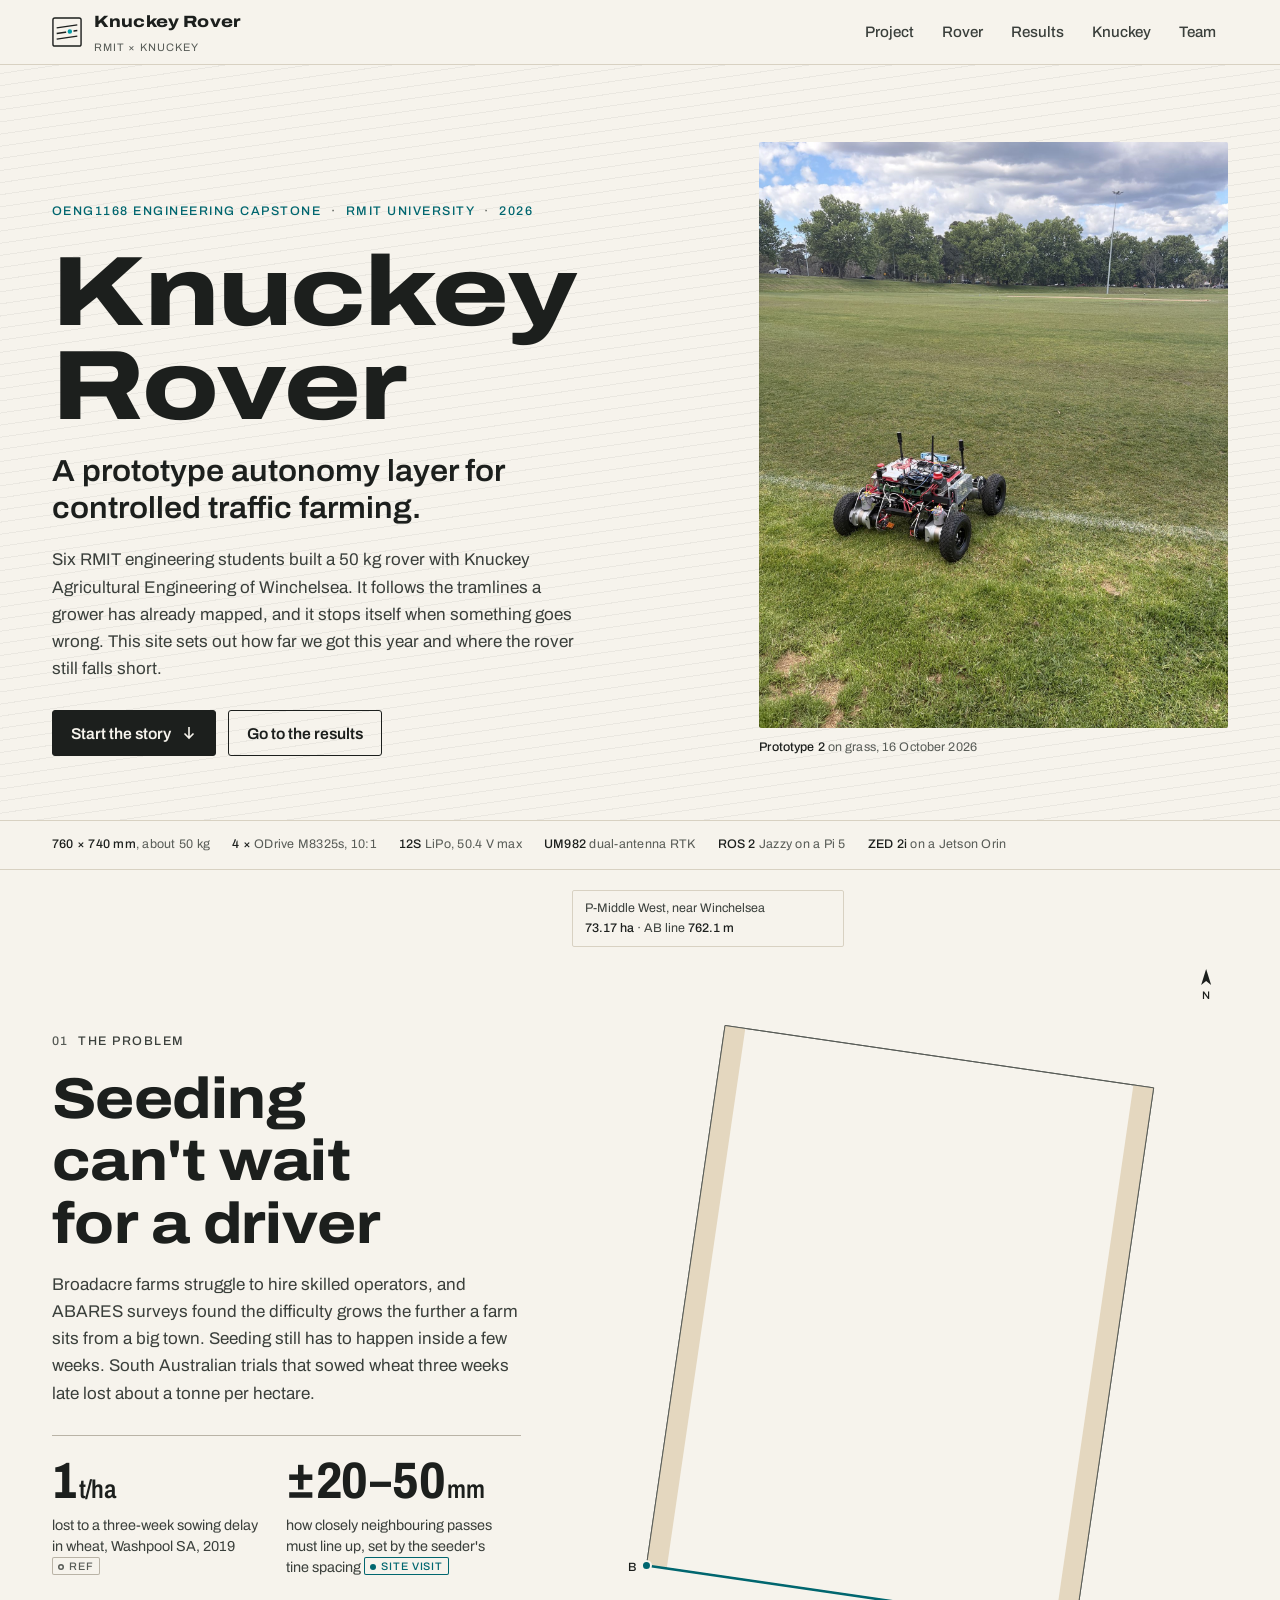
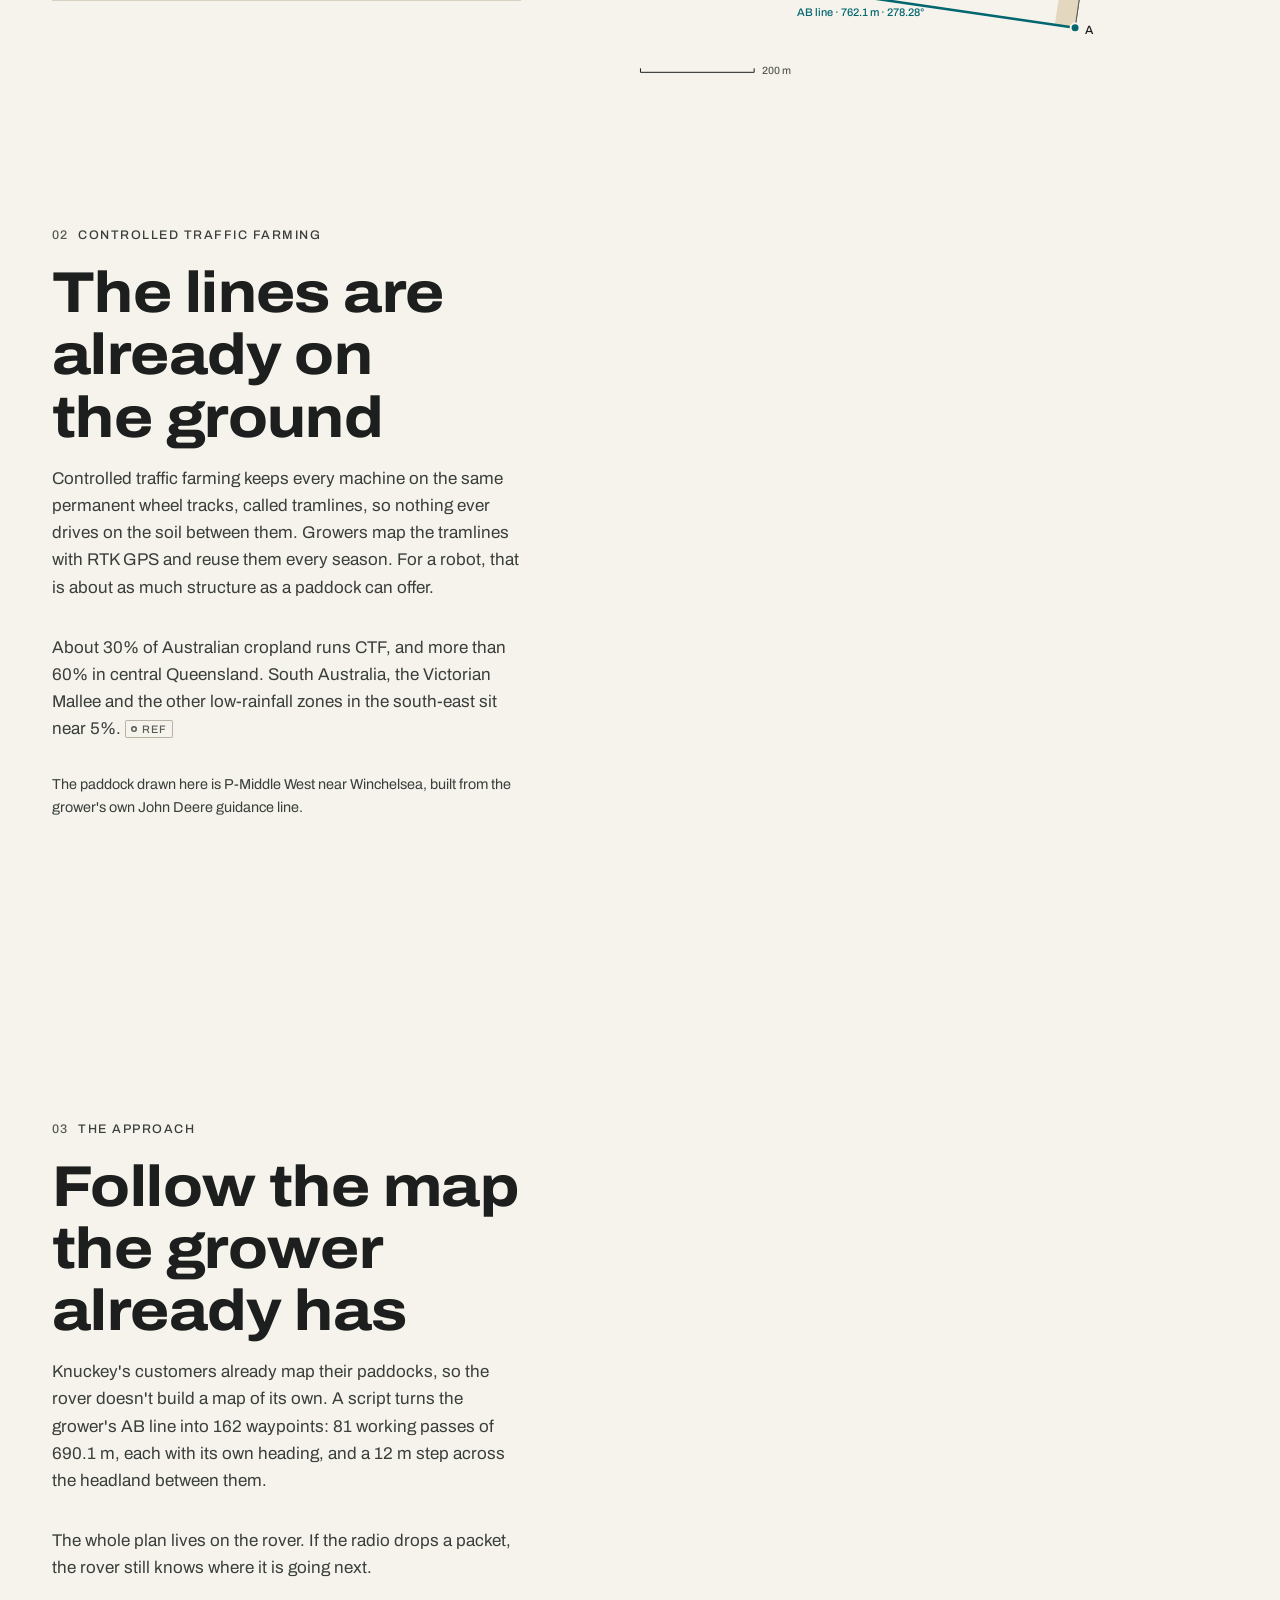
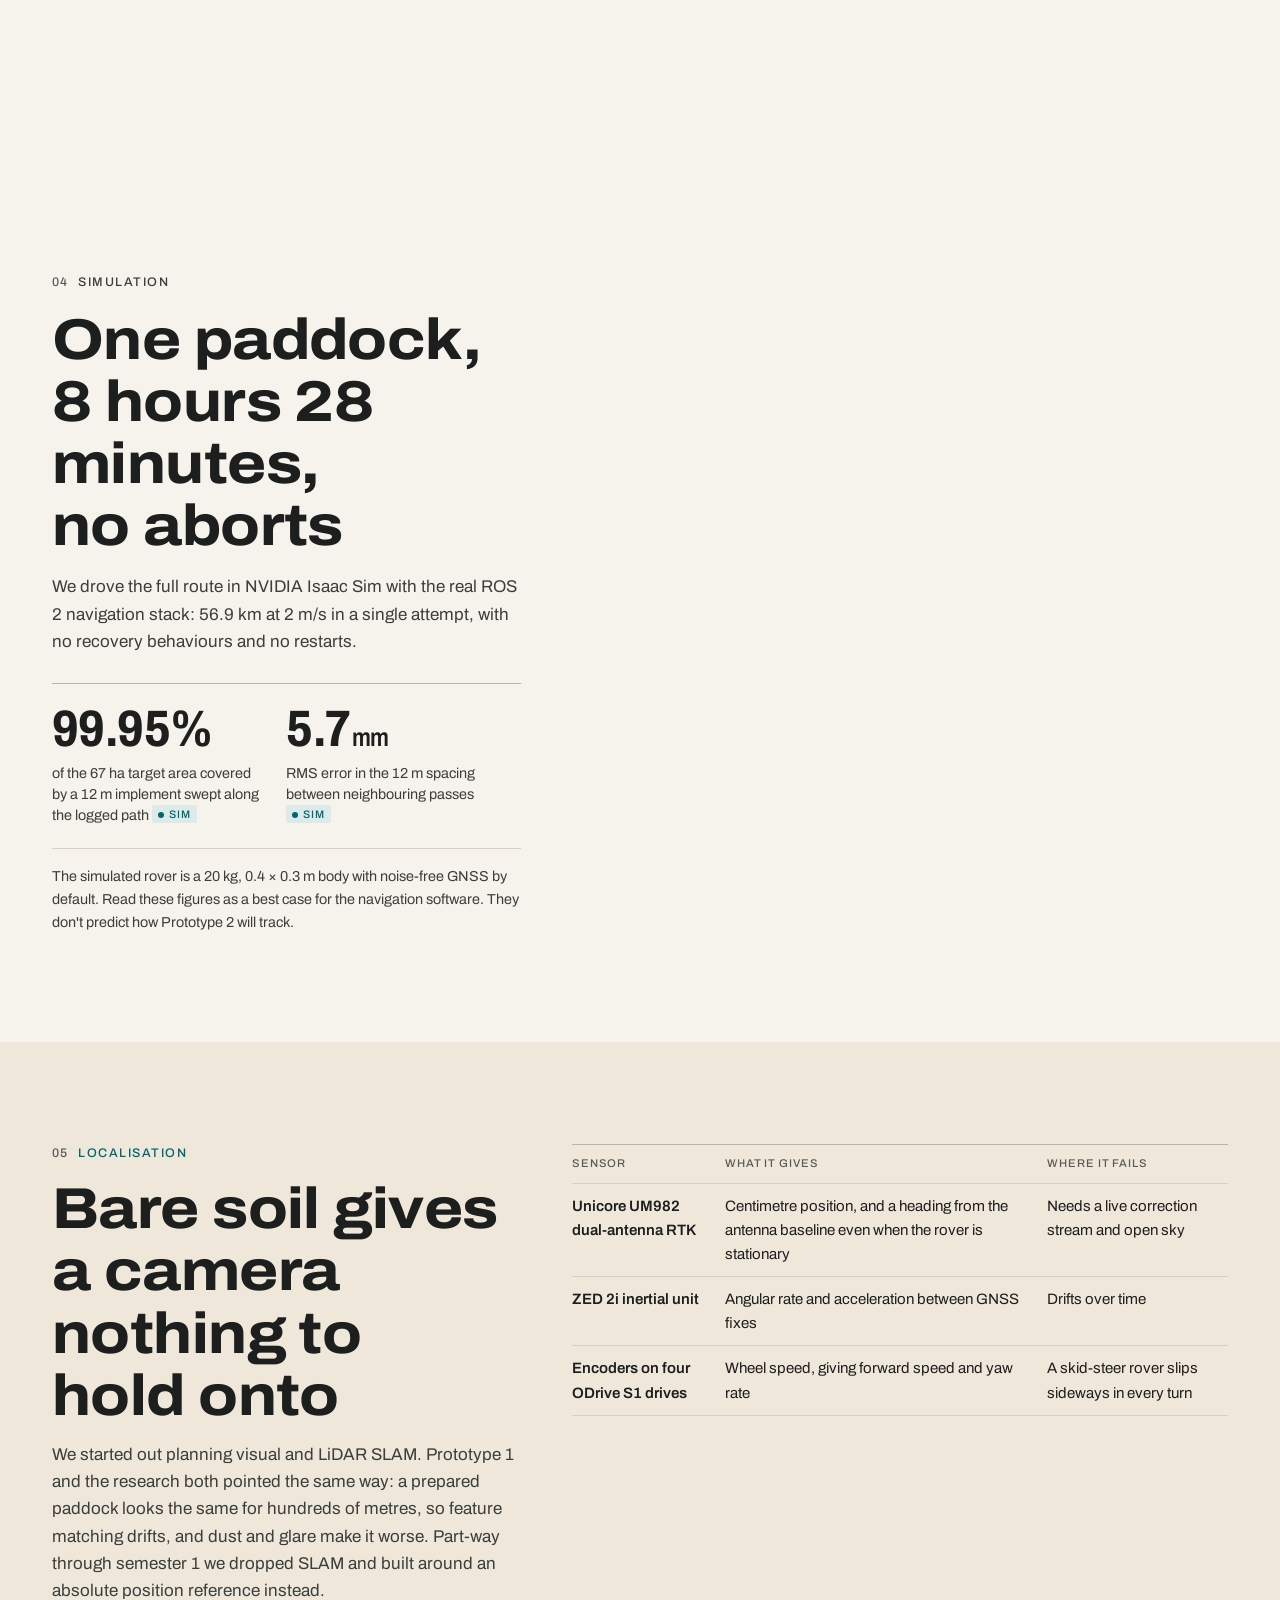
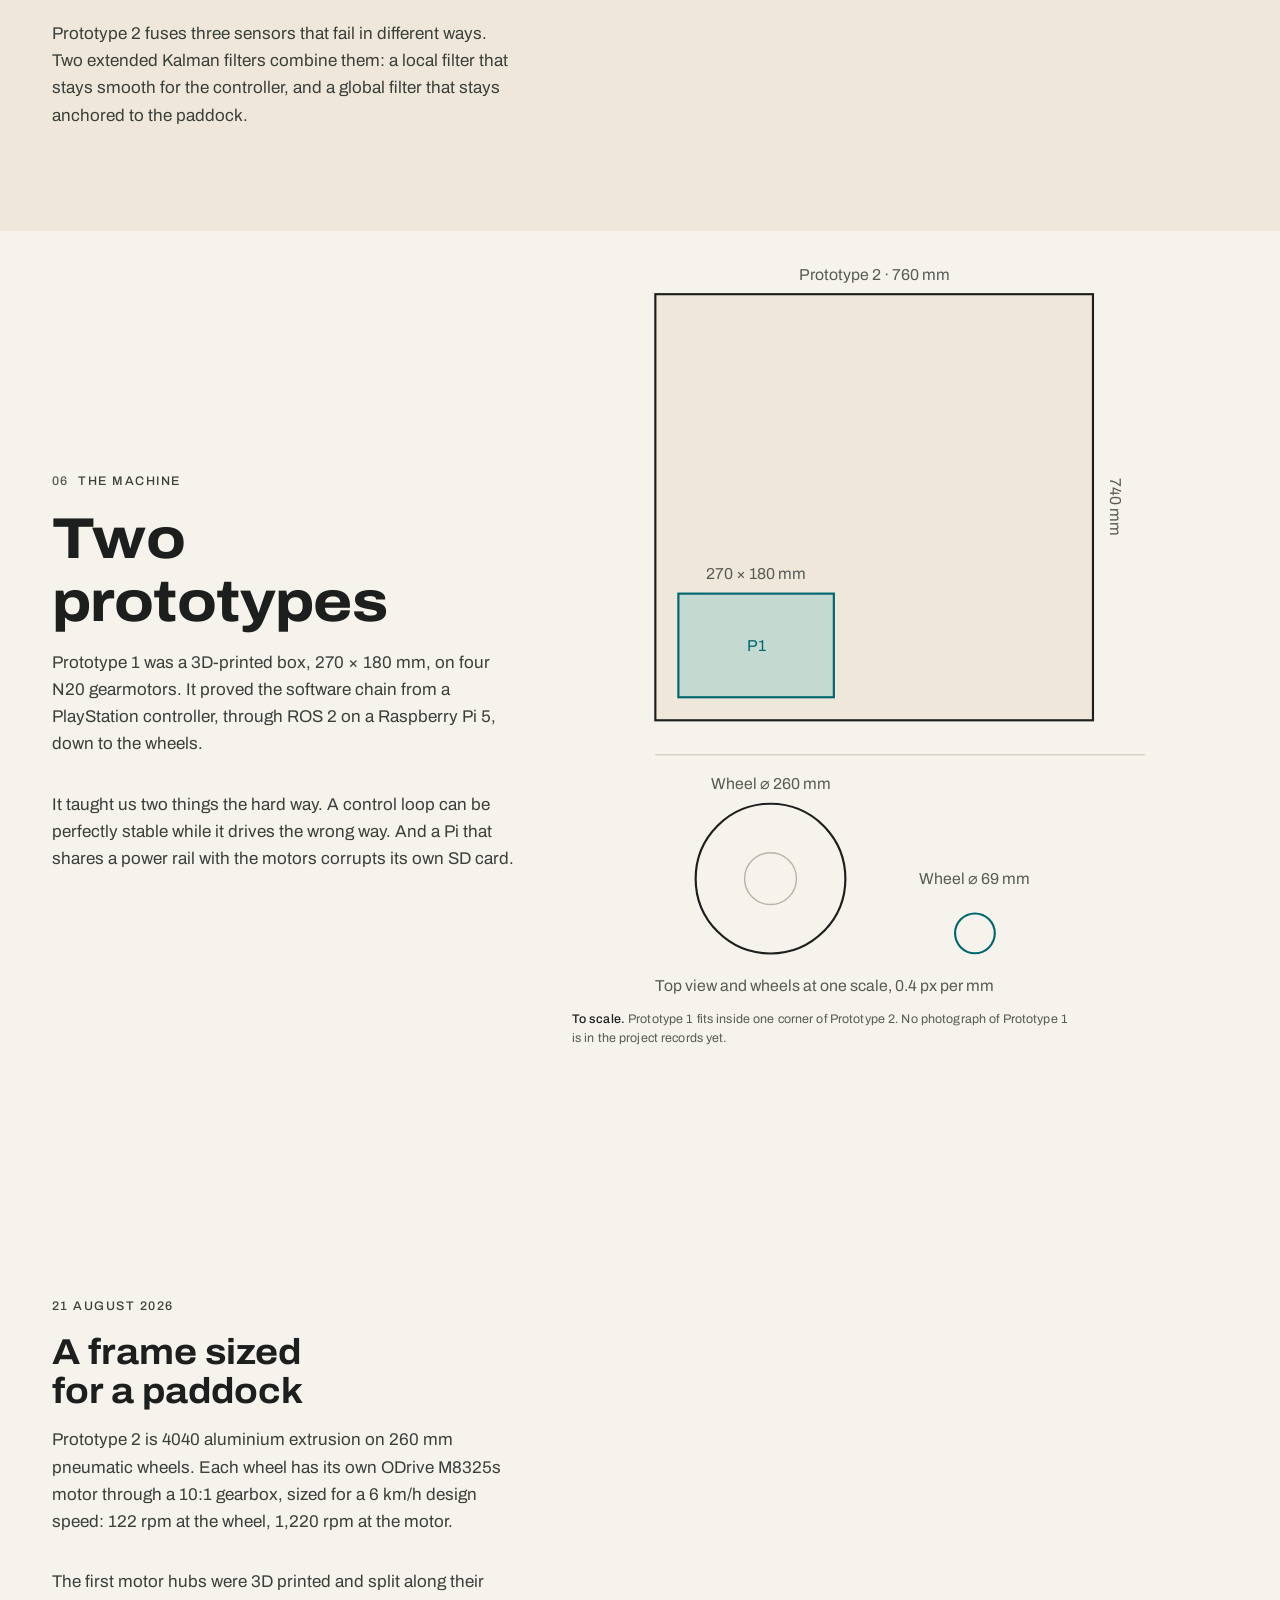
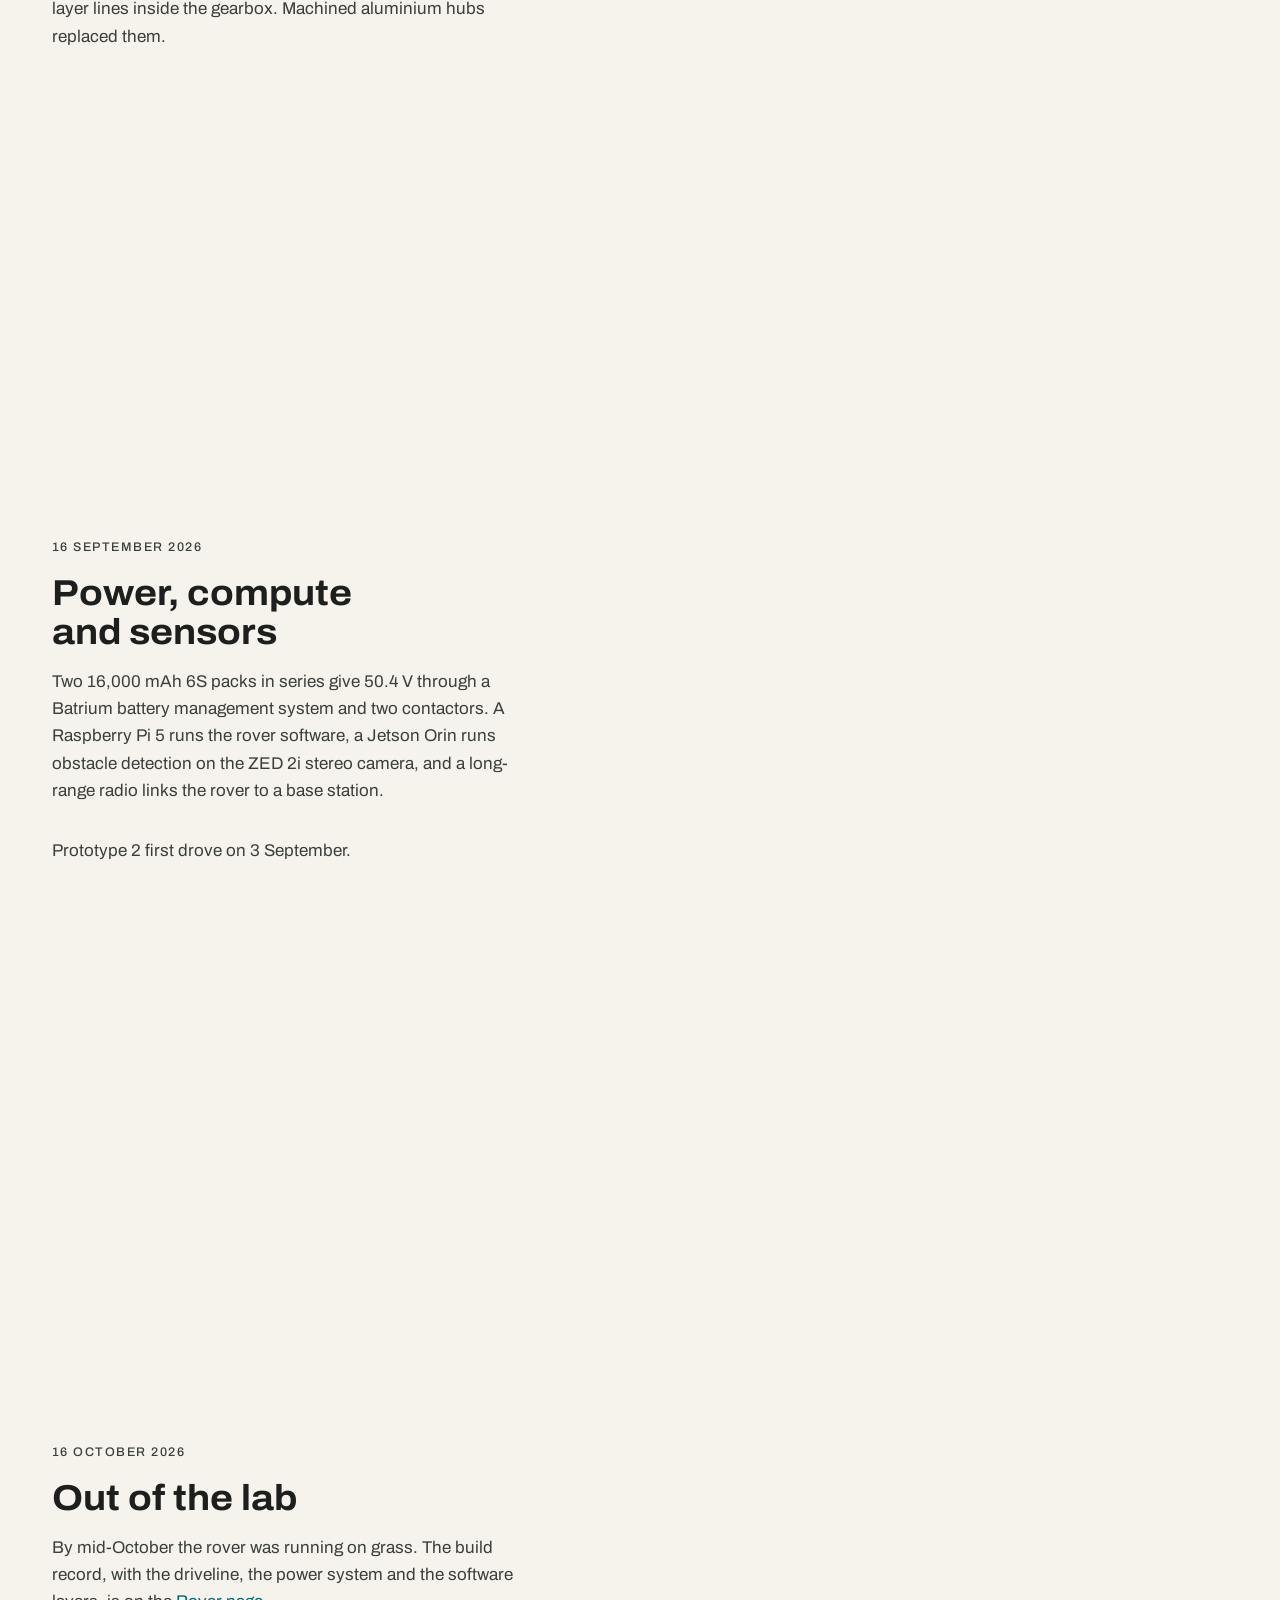
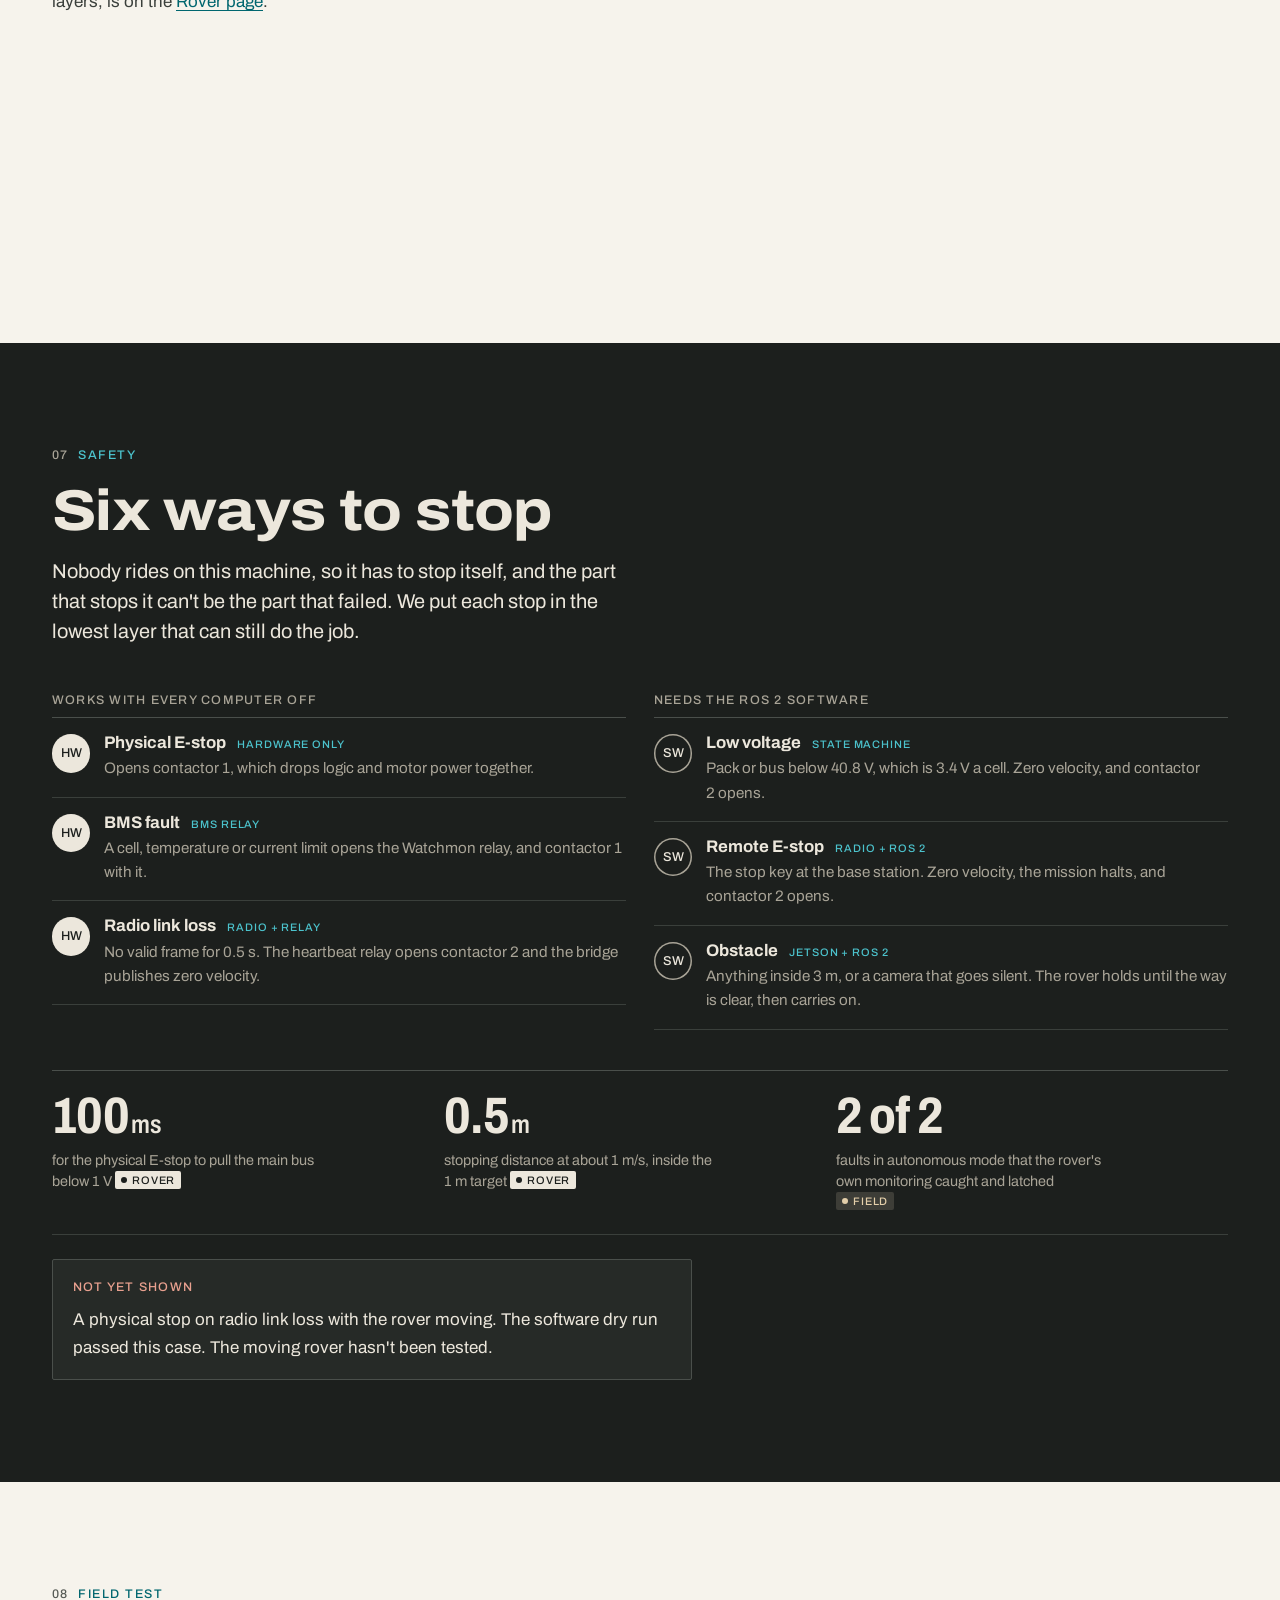
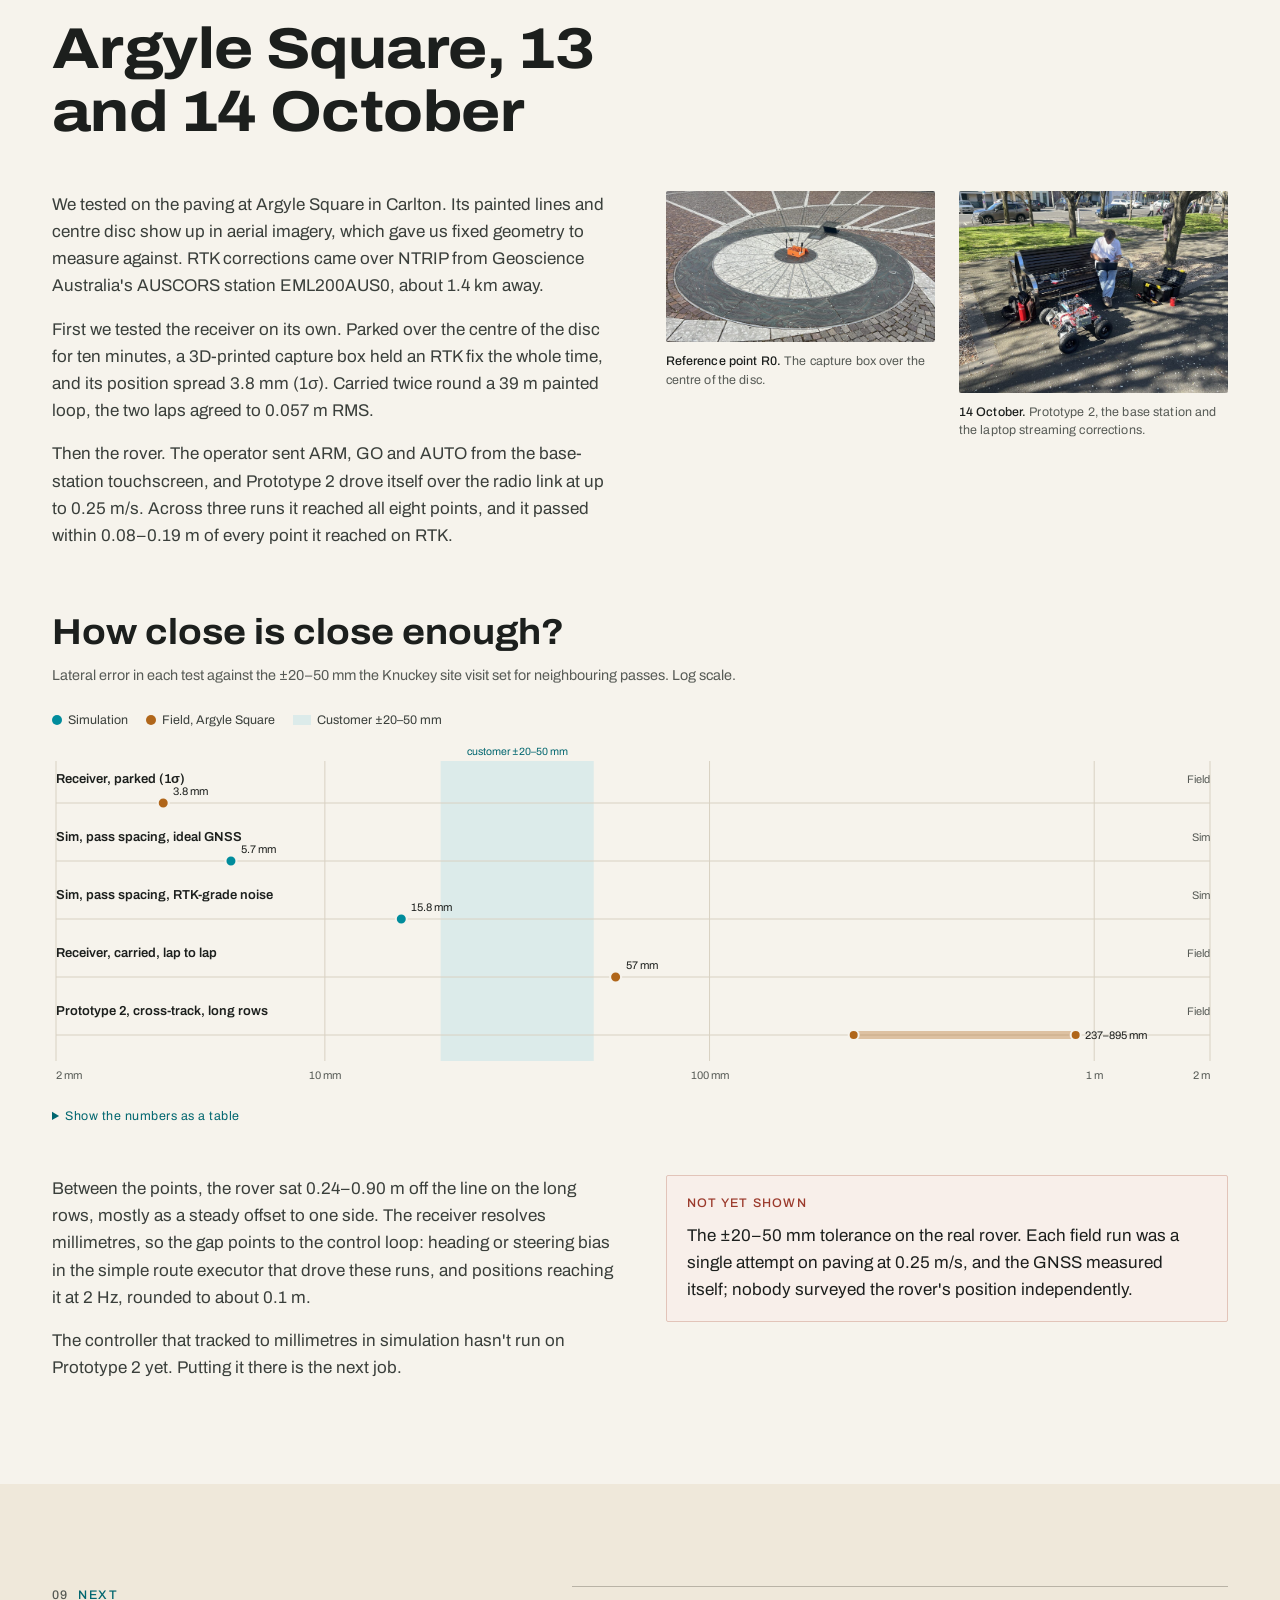
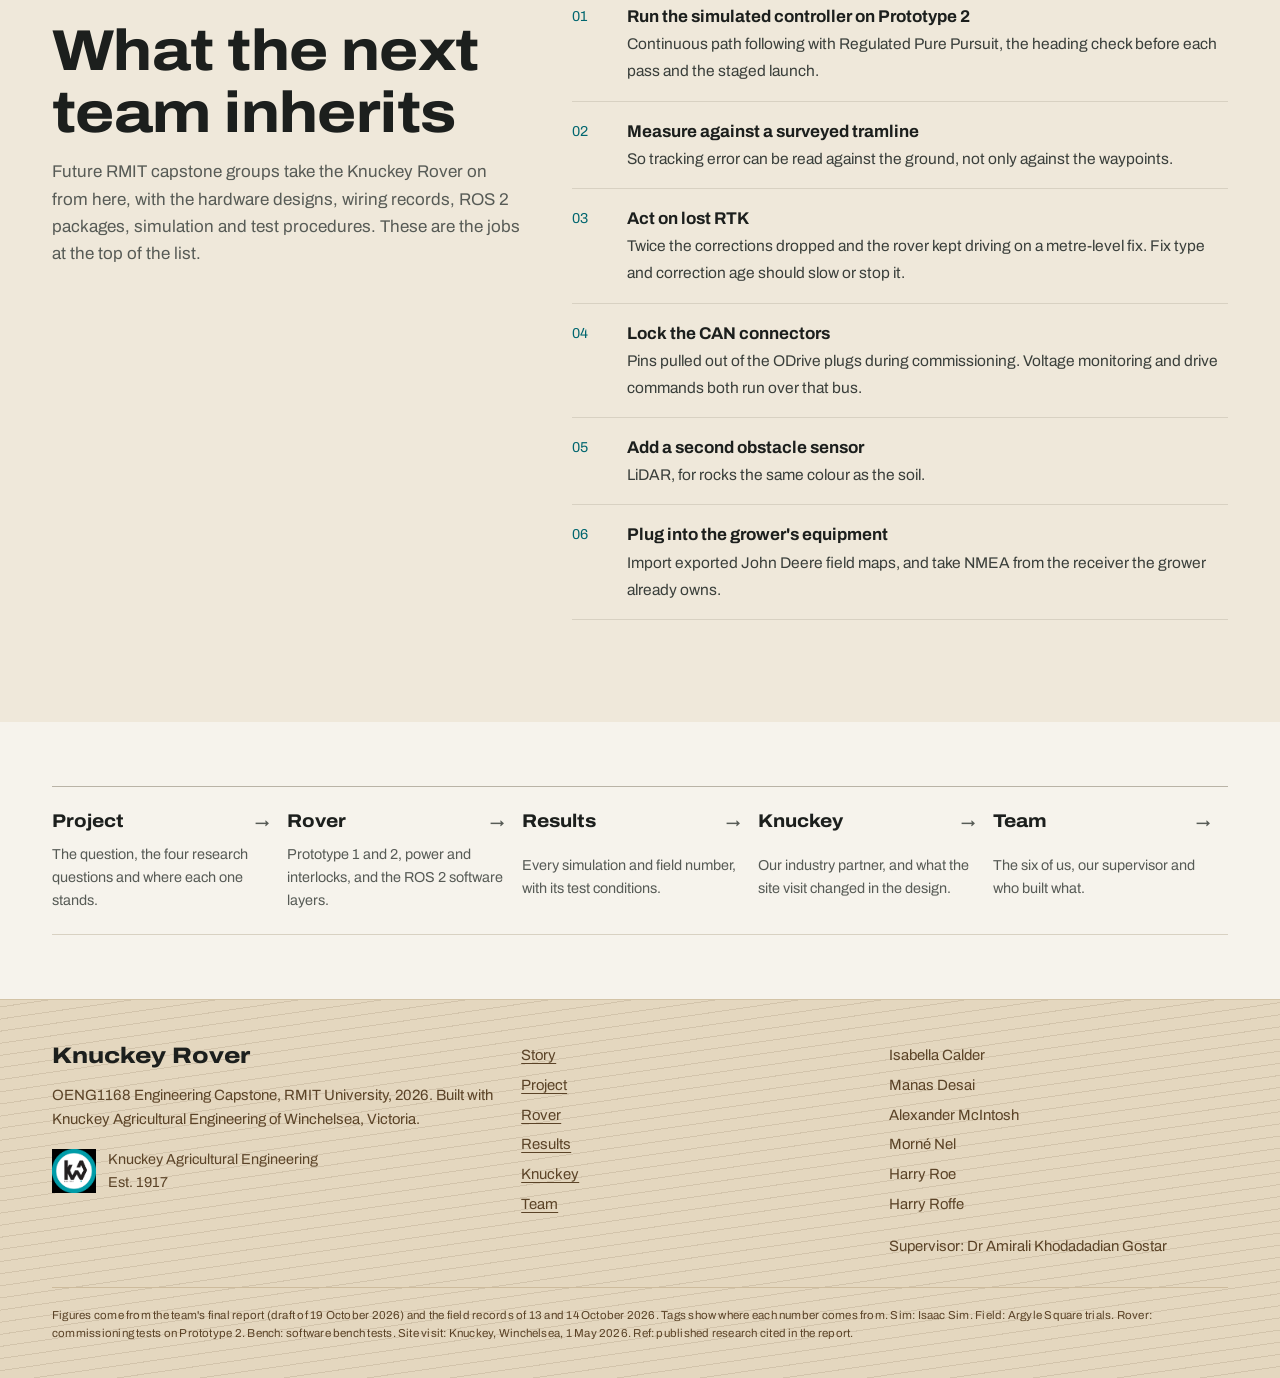
==== commit a7da0e2c: "Spell Morné with its accent; new portraits for Harry Roffe, Alex and Bella Co-Authored-By: Claude Op" ====
--- a/index.html
+++ b/index.html
@@ -366,7 +366,7 @@
     </div>
     <div>
       <ul>
-        <li>Isabella Calder</li><li>Manas Desai</li><li>Alexander McIntosh</li><li>Morne Nel</li><li>Harry Roe</li><li>Harry Roffe</li>
+        <li>Isabella Calder</li><li>Manas Desai</li><li>Alexander McIntosh</li><li>Morné Nel</li><li>Harry Roe</li><li>Harry Roffe</li>
         <li class="mt-1">Supervisor: Dr Amirali Khodadadian Gostar</li>
       </ul>
     </div>
--- a/assets/css/site.css
+++ b/assets/css/site.css
@@ -403,7 +403,11 @@
 .pagelink span { color: var(--ink-3); font-size: var(--t-sm); }
 
 /* ---------- people ---------- */
-.people { display: grid; gap: 40px 28px; grid-template-columns: repeat(auto-fill, minmax(min(100%, 250px), 1fr)); }
+.people { display: grid; gap: 40px 28px; grid-template-columns: minmax(0, 1fr); }
+@media (min-width: 540px) { .people { grid-template-columns: repeat(2, minmax(0, 1fr)); } }
+@media (min-width: 900px) { .people { grid-template-columns: repeat(3, minmax(0, 1fr)); gap: 48px 36px; } }
+@media (max-width: 539px) { .person .portrait { max-width: 300px; } }
+.band.pt-sm { padding-top: 24px; }
 .person { display: grid; gap: 12px; align-content: start; }
 .person .portrait { aspect-ratio: 4 / 5; width: 100%; }
 .person .portrait img { width: 100%; height: 100%; object-fit: cover; border-radius: 2px; }
